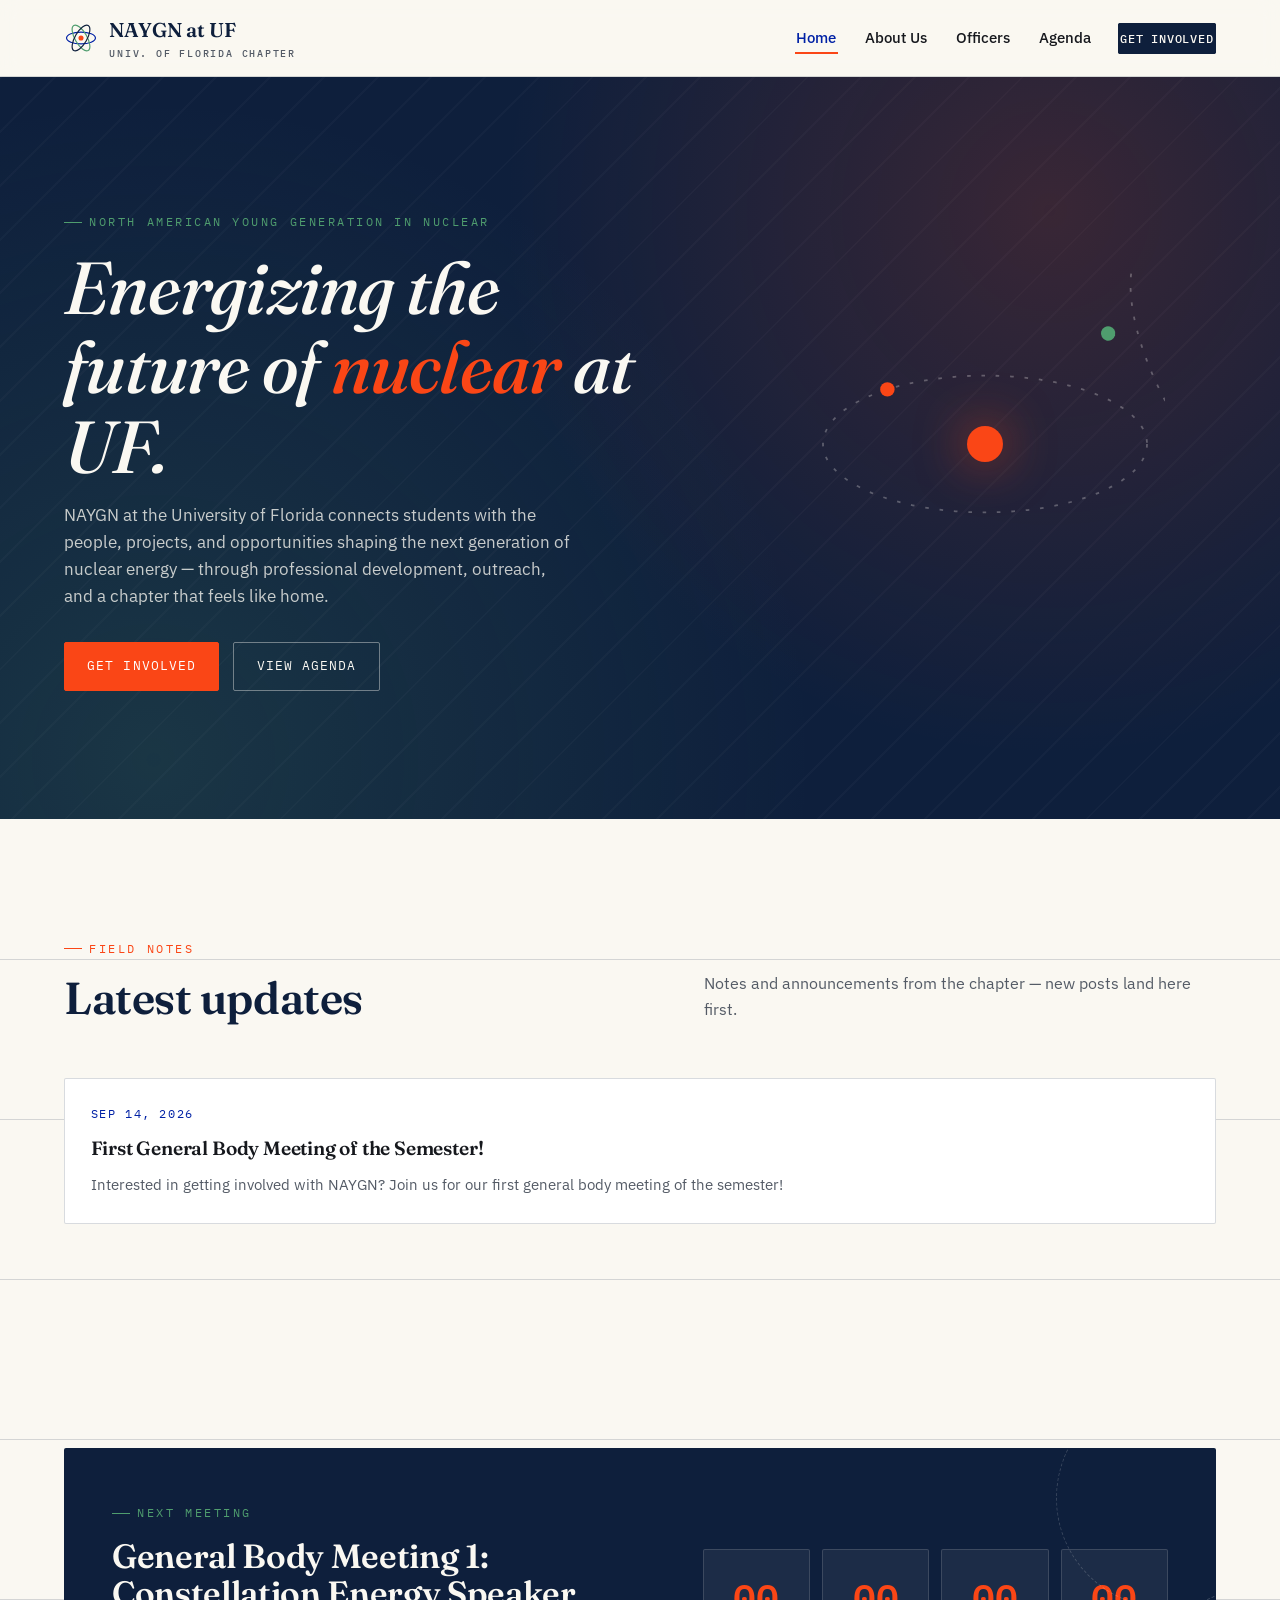
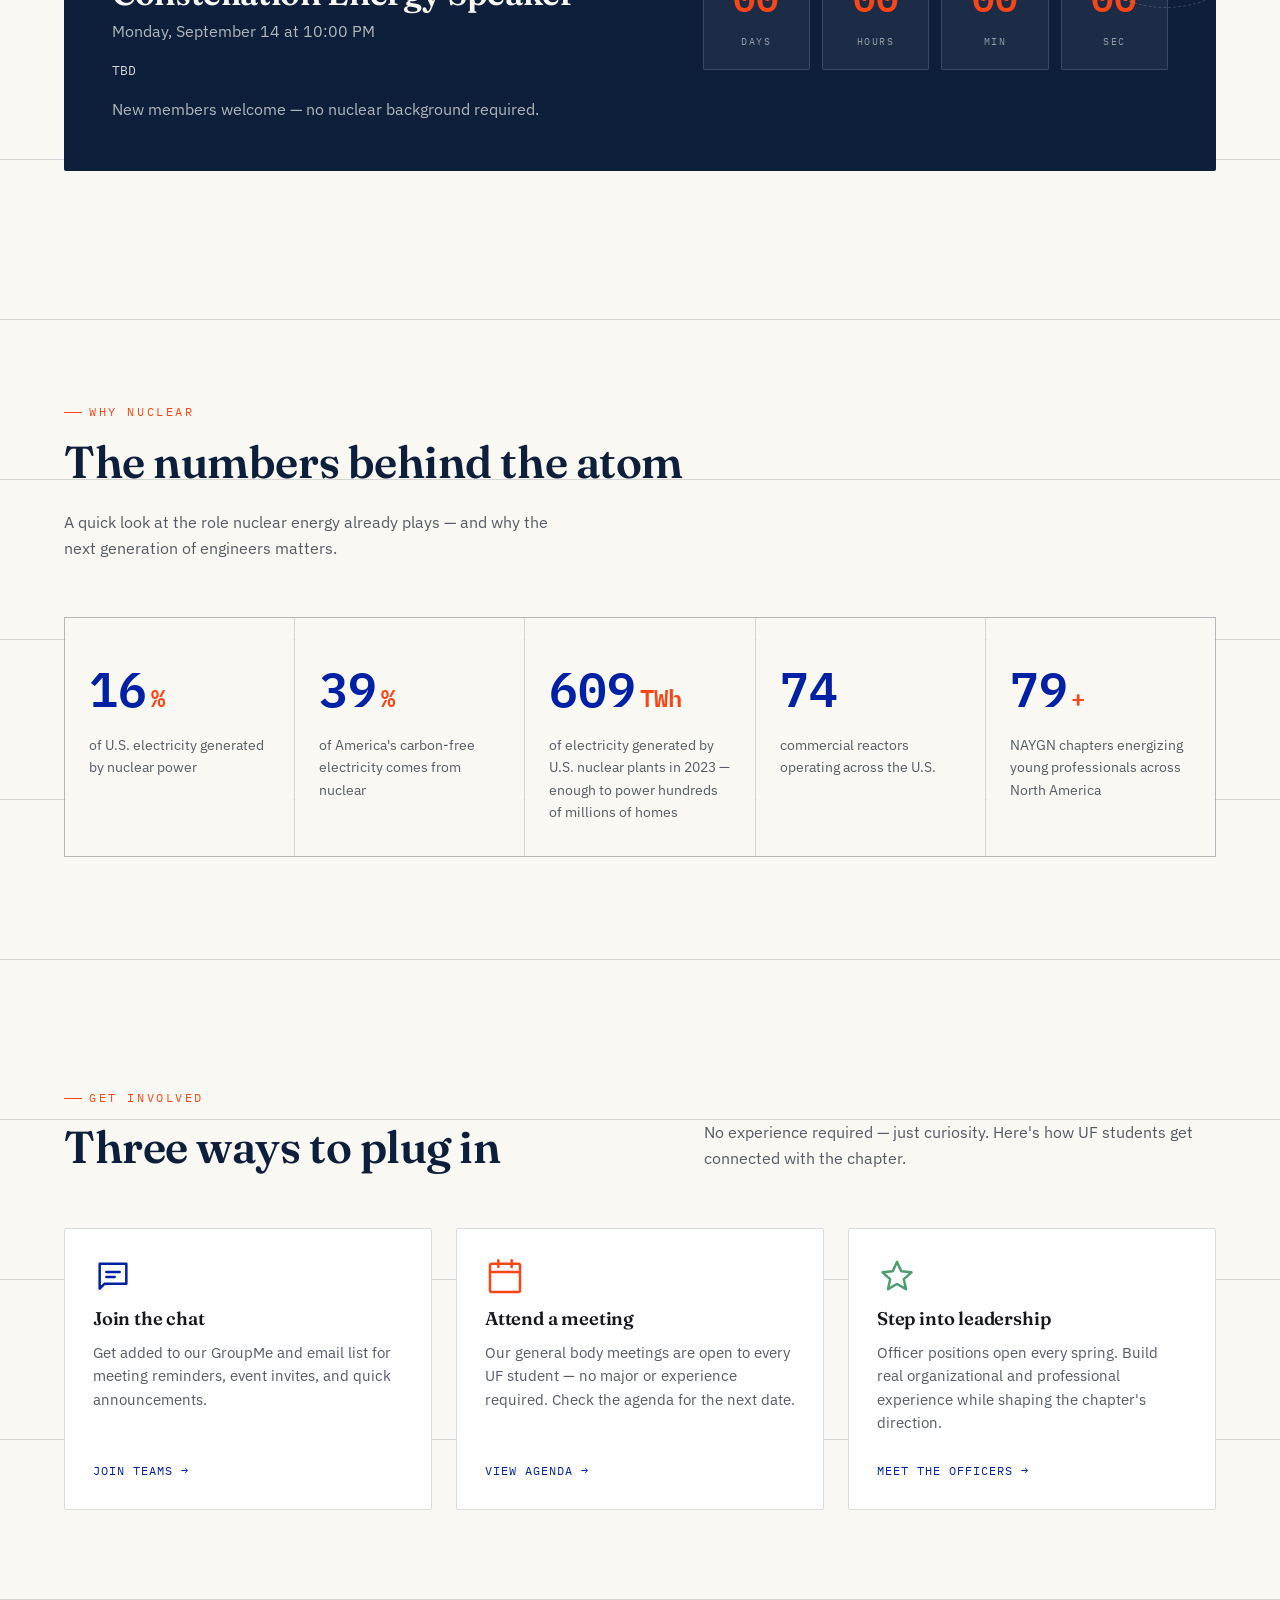
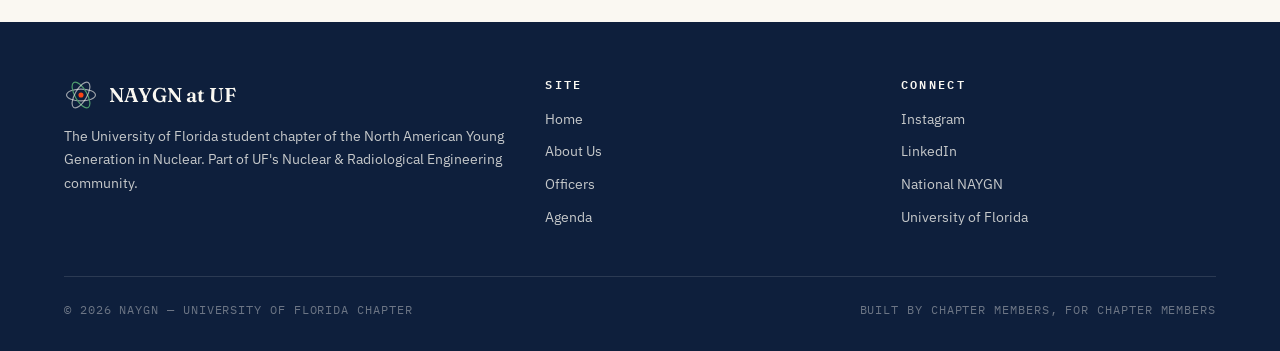
==== index.html @ 3867b911 "Replace GroupMe link with Microsoft Teams link on home page Co-Authored-By: Claude Sonnet 4.6 <norep" ====
<!DOCTYPE html>
<html lang="en">
<head>
  <meta charset="UTF-8" />
  <meta name="viewport" content="width=device-width, initial-scale=1.0" />
  <title>NAYGN at UF — Energizing the Future of Nuclear</title>
  <meta name="description" content="The University of Florida student chapter of the North American Young Generation in Nuclear (NAYGN) — meeting notes, agenda, and ways to get involved." />
  <link rel="stylesheet" href="css/styles.css" />
</head>
<body>

  <header class="site-header">
    <div class="container nav">
      <a href="index.html" class="brand">
        <svg class="brand-mark" viewBox="0 0 40 40" fill="none" xmlns="http://www.w3.org/2000/svg" aria-hidden="true">
          <circle cx="20" cy="20" r="3" fill="#FA4616"/>
          <ellipse cx="20" cy="20" rx="17" ry="7" stroke="#0021A5" stroke-width="1.4"/>
          <ellipse cx="20" cy="20" rx="17" ry="7" stroke="#4F9D6E" stroke-width="1.4" transform="rotate(60 20 20)"/>
          <ellipse cx="20" cy="20" rx="17" ry="7" stroke="#0E1F3C" stroke-width="1.4" transform="rotate(120 20 20)"/>
        </svg>
        <span>
          NAYGN at UF
          <span class="brand-sub">Univ. of Florida Chapter</span>
        </span>
      </a>

      <button class="nav-toggle" aria-label="Toggle navigation" aria-expanded="false">
        <span></span><span></span><span></span>
      </button>

      <ul class="nav-links">
        <li><a href="index.html" aria-current="page">Home</a></li>
        <li><a href="about.html">About Us</a></li>
        <li><a href="officers.html">Officers</a></li>
        <li><a href="agenda.html">Agenda</a></li>
        <li><a class="nav-cta" href="agenda.html#join">Get Involved</a></li>
      </ul>
    </div>
  </header>

  <main>
    <!-- ============ HERO ============ -->
    <section class="hero">
      <div class="container">
        <div>
          <span class="kicker">North American Young Generation in Nuclear</span>
          <h1>Energizing the future of <em>nuclear</em> at UF.</h1>
          <p class="lede">
            NAYGN at the University of Florida connects students with the people, projects,
            and opportunities shaping the next generation of nuclear energy — through
            professional development, outreach, and a chapter that feels like home.
          </p>
          <div class="hero-actions">
            <a class="btn btn-primary" href="agenda.html#join">Get Involved</a>
            <a class="btn btn-ghost" href="agenda.html">View Agenda</a>
          </div>
        </div>

        <div class="atom" aria-hidden="true">
          <svg viewBox="0 0 200 200" xmlns="http://www.w3.org/2000/svg">
            <ellipse class="orbit o1" cx="100" cy="100" rx="90" ry="38"/>
            <ellipse class="orbit o2" cx="100" cy="100" rx="90" ry="38" transform="rotate(60 100 100)"/>
            <ellipse class="orbit o3" cx="100" cy="100" rx="90" ry="38" transform="rotate(120 100 100)"/>
            <circle class="nucleus" cx="100" cy="100" r="10"/>
            <circle class="electron e1" r="4">
              <animateMotion dur="14s" repeatCount="indefinite"
                path="M 10,100 A 90 38 0 1 1 190,100 A 90 38 0 1 1 10,100"/>
            </circle>
            <circle class="electron e2" r="4" transform="rotate(60 100 100)">
              <animateMotion dur="20s" repeatCount="indefinite"
                path="M 10,100 A 90 38 0 1 1 190,100 A 90 38 0 1 1 10,100"/>
            </circle>
            <circle class="electron e3" r="4" transform="rotate(120 100 100)">
              <animateMotion dur="26s" repeatCount="indefinite"
                path="M 10,100 A 90 38 0 1 1 190,100 A 90 38 0 1 1 10,100"/>
            </circle>
          </svg>
        </div>
      </div>
    </section>

    <!-- ============ ANNOUNCEMENTS ============ -->
    <section id="updates">
      <div class="container">
        <div class="section-head reveal">
          <div>
            <span class="kicker">Field Notes</span>
            <h2>Latest updates</h2>
          </div>
          <p class="lede">Notes and announcements from the chapter — new posts land here first.</p>
        </div>

        <div id="announcement-list" class="card-grid" aria-live="polite">
          <p class="empty-msg">Loading announcements…</p>
        </div>
      </div>
    </section>

    <!-- ============ NEXT MEETING / COUNTDOWN ============ -->
    <section id="next-meeting">
      <div class="container">
        <div class="countdown-block reveal">
          <div class="countdown-meta">
            <span class="kicker">Next meeting</span>
            <h3 data-field="title">Loading…</h3>
            <p data-field="when"></p>
            <div class="meta-row">
              <span data-field="location"></span>
            </div>
            <p style="margin-top:1rem;" data-field="note"></p>
          </div>
          <div class="countdown-timer" aria-label="Countdown to next meeting">
            <div class="unit"><span class="num" data-unit="days">00</span><span class="lbl">Days</span></div>
            <div class="unit"><span class="num" data-unit="hours">00</span><span class="lbl">Hours</span></div>
            <div class="unit"><span class="num" data-unit="minutes">00</span><span class="lbl">Min</span></div>
            <div class="unit"><span class="num" data-unit="seconds">00</span><span class="lbl">Sec</span></div>
          </div>
        </div>
      </div>
    </section>

    <!-- ============ WHY NUCLEAR ============ -->
    <section id="why-nuclear">
      <div class="container">
        <div class="section-head reveal">
          <div>
            <span class="kicker">Why Nuclear</span>
            <h2>The numbers behind the atom</h2>
          </div>
          <p class="lede">A quick look at the role nuclear energy already plays — and why the next generation of engineers matters.</p>
        </div>

        <div class="stat-grid reveal">
          <div class="stat">
            <div class="num"><span data-count="20" data-decimals="0">0</span><span class="unit">%</span></div>
            <div class="lbl">of U.S. electricity generated by nuclear power</div>
          </div>
          <div class="stat">
            <div class="num"><span data-count="50" data-decimals="0">0</span><span class="unit">%</span></div>
            <div class="lbl">of America's carbon-free electricity comes from nuclear</div>
          </div>
          <div class="stat">
            <div class="num"><span data-count="775" data-decimals="0">0</span><span class="unit">TWh</span></div>
            <div class="lbl">of electricity generated by U.S. nuclear plants in 2023 — enough to power hundreds of millions of homes</div>
          </div>
          <div class="stat">
            <div class="num"><span data-count="94" data-decimals="0">0</span></div>
            <div class="lbl">commercial reactors operating across the U.S.</div>
          </div>
          <div class="stat">
            <div class="num"><span data-count="100" data-decimals="0">0</span><span class="unit">+</span></div>
            <div class="lbl">NAYGN chapters energizing young professionals across North America</div>
          </div>
        </div>
      </div>
    </section>

    <!-- ============ GET INVOLVED ============ -->
    <section id="get-involved">
      <div class="container">
        <div class="section-head reveal">
          <div>
            <span class="kicker">Get Involved</span>
            <h2>Three ways to plug in</h2>
          </div>
          <p class="lede">No experience required — just curiosity. Here's how UF students get connected with the chapter.</p>
        </div>

        <div class="involve-grid reveal">
          <div class="involve-card is-blue">
            <svg class="icon" viewBox="0 0 24 24" fill="none" xmlns="http://www.w3.org/2000/svg" stroke="currentColor" style="color:var(--uf-blue)">
              <path d="M4 4h16v12H7l-3 3V4z" stroke-width="1.5" stroke-linejoin="round"/>
              <path d="M8 9h8M8 12h5" stroke-width="1.5" stroke-linecap="round"/>
            </svg>
            <h3>Join the chat</h3>
            <p>Get added to our GroupMe and email list for meeting reminders, event invites, and quick announcements.</p>
            <a class="link-arrow" href="https://teams.microsoft.com/l/message/19:f1c9b351bdbb4a77ba97ea8b08767f5d@thread.v2/1783048678504?context=%7B%22contextType%22%3A%22chat%22%7D" target="_blank" rel="noopener">Join Teams →</a>
          </div>

          <div class="involve-card is-orange">
            <svg class="icon" viewBox="0 0 24 24" fill="none" xmlns="http://www.w3.org/2000/svg" stroke="currentColor" style="color:var(--uf-orange)">
              <rect x="3" y="4" width="18" height="17" rx="1" stroke-width="1.5"/>
              <path d="M3 9h18M8 2v4M16 2v4" stroke-width="1.5" stroke-linecap="round"/>
            </svg>
            <h3>Attend a meeting</h3>
            <p>Our general body meetings are open to every UF student — no major or experience required. Check the agenda for the next date.</p>
            <a class="link-arrow" href="agenda.html">View agenda →</a>
          </div>

          <div class="involve-card is-green">
            <svg class="icon" viewBox="0 0 24 24" fill="none" xmlns="http://www.w3.org/2000/svg" stroke="currentColor" style="color:var(--naygn-green)">
              <path d="M12 3l2.6 5.6 6.1.6-4.6 4.1 1.3 6-5.4-3.1-5.4 3.1 1.3-6L3.3 9.2l6.1-.6L12 3z" stroke-width="1.5" stroke-linejoin="round"/>
            </svg>
            <h3>Step into leadership</h3>
            <p>Officer positions open every spring. Build real organizational and professional experience while shaping the chapter's direction.</p>
            <a class="link-arrow" href="officers.html">Meet the officers →</a>
          </div>
        </div>
      </div>
    </section>
  </main>

  <footer class="site-footer">
    <div class="container">
      <div class="footer-grid">
        <div>
          <div class="brand">
            <svg class="brand-mark" viewBox="0 0 40 40" fill="none" xmlns="http://www.w3.org/2000/svg" aria-hidden="true">
              <circle cx="20" cy="20" r="3" fill="#FA4616"/>
              <ellipse cx="20" cy="20" rx="17" ry="7" stroke="#FAF8F2" stroke-width="1.4" stroke-opacity="0.6"/>
              <ellipse cx="20" cy="20" rx="17" ry="7" stroke="#4F9D6E" stroke-width="1.4" transform="rotate(60 20 20)"/>
              <ellipse cx="20" cy="20" rx="17" ry="7" stroke="#FAF8F2" stroke-width="1.4" stroke-opacity="0.6" transform="rotate(120 20 20)"/>
            </svg>
            <span>NAYGN at UF</span>
          </div>
          <p>The University of Florida student chapter of the North American Young Generation in Nuclear. Part of UF's Nuclear &amp; Radiological Engineering community.</p>
        </div>
        <div>
          <h4>Site</h4>
          <ul class="footer-links">
            <li><a href="index.html">Home</a></li>
            <li><a href="about.html">About Us</a></li>
            <li><a href="officers.html">Officers</a></li>
            <li><a href="agenda.html">Agenda</a></li>
          </ul>
        </div>
        <div>
          <h4>Connect</h4>
          <ul class="footer-links">
            <li><a href="https://www.instagram.com/naygnuf/" target="_blank" rel="noopener">Instagram</a></li>
            <li><a href="https://www.linkedin.com/in/naygn-uf-82b17b412/?lipi=urn%3Ali%3Apage%3Ad_flagship3_profile_view_base_contact_details%3BZLop2zcNREO5HFDiHzKnVA%3D%3D" target="_blank" rel="noopener">LinkedIn</a></li>
            <li><a href="https://naygn.org/" target="_blank" rel="noopener">National NAYGN</a></li>
            <li><a href="https://www.ufl.edu/" target="_blank" rel="noopener">University of Florida</a></li>
          </ul>
        </div>
      </div>
      <div class="footer-bottom">
        <span>&copy; 2026 NAYGN — University of Florida Chapter</span>
        <span>Built by chapter members, for chapter members</span>
      </div>
    </div>
  </footer>

  <script src="js/main.js"></script>
  <script src="js/home.js"></script>
</body>
</html>
---- css/styles.css ----
/* =================================================================
   NAYGN @ UF — "Field Notes" design system
   A technical-journal aesthetic: editorial serif headlines over a
   blueprint/schematic grid, with UF blue/orange + NAYGN navy/green
   used as precise instrument-panel accents on warm paper.
   ================================================================= */

@import url('https://fonts.googleapis.com/css2?family=Fraunces:ital,opsz,wght@0,9..144,300..900;1,9..144,300..900&family=IBM+Plex+Sans:ital,wght@0,400;0,500;0,600;0,700;1,400&family=IBM+Plex+Mono:wght@400;500;600&display=swap');

:root {
  /* --- palette: UF x NAYGN --- */
  --uf-blue:     #0021A5;
  --uf-orange:   #FA4616;
  --naygn-navy:  #0E1F3C;
  --naygn-green: #4F9D6E;

  --paper:       #FAF8F2;
  --paper-dim:   #F0ECE2;
  --ink:         #16181D;
  --ink-soft:    #545B66;
  --line:        rgba(14, 31, 60, 0.16);
  --line-strong: rgba(14, 31, 60, 0.32);

  /* --- type --- */
  --font-display: 'Fraunces', 'Iowan Old Style', serif;
  --font-body:    'IBM Plex Sans', 'Segoe UI', sans-serif;
  --font-mono:    'IBM Plex Mono', 'Consolas', monospace;

  /* --- rhythm --- */
  --gutter: clamp(1.25rem, 4vw, 3rem);
  --max-w: 78rem;
  --radius: 2px;

  --ease: cubic-bezier(.16,1,.3,1);
}

/* ------------------------------------------------------------- */
/* Reset                                                          */
/* ------------------------------------------------------------- */
*, *::before, *::after { box-sizing: border-box; }
html { scroll-behavior: smooth; }
@media (prefers-reduced-motion: reduce) {
  html { scroll-behavior: auto; }
  *, *::before, *::after {
    animation-duration: 0.01ms !important;
    animation-iteration-count: 1 !important;
    transition-duration: 0.01ms !important;
    scroll-behavior: auto !important;
  }
}

body {
  margin: 0;
  font-family: var(--font-body);
  color: var(--ink);
  background:
    repeating-linear-gradient(
      to bottom,
      transparent 0,
      transparent 159px,
      var(--line) 159px,
      var(--line) 160px
    ),
    var(--paper);
  -webkit-font-smoothing: antialiased;
  line-height: 1.6;
}

img { max-width: 100%; display: block; }

a { color: inherit; text-decoration: none; }

h1, h2, h3, h4 {
  font-family: var(--font-display);
  font-weight: 600;
  line-height: 1.08;
  letter-spacing: -0.01em;
  margin: 0;
  color: var(--naygn-navy);
}

h1 { font-weight: 500; font-style: italic; }

p { margin: 0 0 1em; }
p:last-child { margin-bottom: 0; }

.container {
  max-width: var(--max-w);
  margin-inline: auto;
  padding-inline: var(--gutter);
}

section { padding-block: clamp(3.5rem, 9vw, 7rem); }

/* ------------------------------------------------------------- */
/* Schematic decoration helpers                                   */
/* ------------------------------------------------------------- */
.kicker {
  font-family: var(--font-mono);
  font-size: 0.72rem;
  letter-spacing: 0.22em;
  text-transform: uppercase;
  color: var(--uf-orange);
  display: inline-flex;
  align-items: center;
  gap: 0.6em;
  margin-bottom: 1rem;
}
.kicker::before {
  content: "";
  width: 1.6em;
  height: 1px;
  background: currentColor;
}

.corner-frame {
  position: relative;
  padding: var(--gutter);
}
.corner-frame::before,
.corner-frame::after,
.corner-frame > .cf-tr,
.corner-frame > .cf-bl {
  display: none;
}
.corner-frame {
  border: 1px solid var(--line);
}
.corner-frame::before,
.corner-frame::after {
  display: block;
  content: "";
  position: absolute;
  width: 14px;
  height: 14px;
  border: 2px solid var(--uf-orange);
}
.corner-frame::before { top: -2px; left: -2px; border-width: 2px 0 0 2px; }
.corner-frame::after  { bottom: -2px; right: -2px; border-width: 0 2px 2px 0; }

.fig-label {
  font-family: var(--font-mono);
  font-size: 0.68rem;
  letter-spacing: 0.18em;
  text-transform: uppercase;
  color: var(--ink-soft);
}

hr.divider {
  border: 0;
  border-top: 1px solid var(--line);
  margin: 0;
}
hr.accent {
  border: 0;
  height: 2px;
  width: 64px;
  background: var(--uf-orange);
  margin: 1.25rem 0;
}

/* ------------------------------------------------------------- */
/* Top navigation                                                  */
/* ------------------------------------------------------------- */
.site-header {
  position: sticky;
  top: 0;
  z-index: 100;
  background: rgba(250, 248, 242, 0.86);
  backdrop-filter: blur(10px);
  border-bottom: 1px solid var(--line);
}
.nav {
  display: flex;
  align-items: center;
  justify-content: space-between;
  height: 76px;
}
.brand {
  display: flex;
  align-items: center;
  gap: 0.7rem;
  font-family: var(--font-display);
  font-weight: 600;
  font-size: 1.25rem;
  color: var(--naygn-navy);
  white-space: nowrap;
}
.brand .brand-mark {
  width: 34px;
  height: 34px;
  flex-shrink: 0;
}
.brand .brand-sub {
  display: block;
  font-family: var(--font-mono);
  font-size: 0.62rem;
  letter-spacing: 0.18em;
  color: var(--ink-soft);
  font-weight: 500;
  text-transform: uppercase;
}

.nav-links {
  display: flex;
  align-items: center;
  gap: clamp(1.25rem, 2vw, 2.5rem);
  list-style: none;
  margin: 0;
  padding: 0;
  font-size: 0.92rem;
  font-weight: 500;
}
.nav-links a {
  position: relative;
  padding: 0.4rem 0.1rem;
  color: var(--ink);
  transition: color 0.2s var(--ease);
}
.nav-links a::after {
  content: "";
  position: absolute;
  left: 0; right: 100%;
  bottom: 0;
  height: 2px;
  background: var(--uf-orange);
  transition: right 0.25s var(--ease);
}
.nav-links a:hover { color: var(--uf-blue); }
.nav-links a:hover::after,
.nav-links a[aria-current="page"]::after { right: 0; }
.nav-links a[aria-current="page"] { color: var(--uf-blue); }

.nav-cta {
  font-family: var(--font-mono);
  font-size: 0.78rem;
  letter-spacing: 0.06em;
  text-transform: uppercase;
  padding: 0.6rem 1.1rem;
  border: 1px solid var(--naygn-navy);
  border-radius: var(--radius);
  background: var(--naygn-navy);
  color: var(--paper) !important;
  transition: background 0.2s var(--ease), color 0.2s var(--ease), transform 0.2s var(--ease);
}
.nav-cta:hover {
  background: var(--uf-orange);
  border-color: var(--uf-orange);
  color: #fff !important;
  transform: translateY(-1px);
}
.nav-cta::after { display: none; }

.nav-toggle {
  display: none;
  flex-direction: column;
  gap: 5px;
  background: none;
  border: 0;
  cursor: pointer;
  padding: 0.5rem;
}
.nav-toggle span {
  width: 22px;
  height: 2px;
  background: var(--naygn-navy);
  transition: transform 0.25s var(--ease), opacity 0.25s var(--ease);
}

@media (max-width: 860px) {
  .nav-toggle { display: flex; }
  .nav-links {
    position: absolute;
    top: 76px;
    left: 0; right: 0;
    background: var(--paper);
    border-bottom: 1px solid var(--line);
    flex-direction: column;
    align-items: stretch;
    gap: 0;
    padding: 0.5rem var(--gutter) 1.25rem;
    transform: translateY(-8px);
    opacity: 0;
    visibility: hidden;
    transition: opacity 0.2s var(--ease), transform 0.2s var(--ease), visibility 0.2s;
  }
  .nav-links.is-open {
    opacity: 1;
    transform: translateY(0);
    visibility: visible;
  }
  .nav-links li { width: 100%; }
  .nav-links a {
    display: block;
    padding: 0.85rem 0;
    border-bottom: 1px solid var(--line);
  }
  .nav-links a::after { display: none; }
  .nav-cta { display: inline-block; margin-top: 0.85rem; text-align: center; }
  body.nav-open .nav-toggle span:nth-child(1) { transform: translateY(7px) rotate(45deg); }
  body.nav-open .nav-toggle span:nth-child(2) { opacity: 0; }
  body.nav-open .nav-toggle span:nth-child(3) { transform: translateY(-7px) rotate(-45deg); }
}

/* ------------------------------------------------------------- */
/* Hero                                                            */
/* ------------------------------------------------------------- */
.hero {
  position: relative;
  overflow: hidden;
  background: var(--naygn-navy);
  color: var(--paper);
  padding-block: clamp(4rem, 12vw, 8rem);
}
.hero::before {
  content: "";
  position: absolute;
  inset: 0;
  background-image:
    radial-gradient(circle at 82% 18%, rgba(250,70,22,0.18), transparent 45%),
    radial-gradient(circle at 12% 92%, rgba(79,157,110,0.18), transparent 50%),
    repeating-linear-gradient(135deg, rgba(255,255,255,0.025) 0 2px, transparent 2px 38px);
  pointer-events: none;
}
.hero .container {
  position: relative;
  display: grid;
  grid-template-columns: 1.15fr 0.85fr;
  gap: clamp(2rem, 5vw, 4rem);
  align-items: center;
}
.hero h1 {
  color: var(--paper);
  font-size: clamp(2.5rem, 6vw, 4.6rem);
  margin-bottom: 1rem;
}
.hero h1 em {
  font-style: italic;
  color: var(--uf-orange);
}
.hero .lede {
  font-size: 1.05rem;
  color: rgba(250,248,242,0.78);
  max-width: 32rem;
}
.hero .kicker { color: var(--naygn-green); }
.hero .kicker::before { background: var(--naygn-green); }

.hero-actions {
  display: flex;
  flex-wrap: wrap;
  gap: 0.9rem;
  margin-top: 2rem;
}

/* Buttons */
.btn {
  font-family: var(--font-mono);
  font-size: 0.8rem;
  letter-spacing: 0.08em;
  text-transform: uppercase;
  display: inline-flex;
  align-items: center;
  gap: 0.6em;
  padding: 0.85rem 1.4rem;
  border-radius: var(--radius);
  border: 1px solid currentColor;
  transition: transform 0.2s var(--ease), background 0.2s var(--ease), color 0.2s var(--ease), box-shadow 0.2s var(--ease);
  cursor: pointer;
}
.btn:hover { transform: translateY(-2px); }
.btn-primary {
  background: var(--uf-orange);
  border-color: var(--uf-orange);
  color: #fff;
}
.btn-primary:hover { box-shadow: 0 10px 24px -10px rgba(250,70,22,0.6); }
.btn-ghost {
  background: transparent;
  color: var(--paper);
  border-color: rgba(250,248,242,0.4);
}
.btn-ghost:hover { border-color: var(--paper); background: rgba(250,248,242,0.06); }
.btn-outline {
  background: transparent;
  color: var(--naygn-navy);
  border-color: var(--line-strong);
}
.btn-outline:hover { border-color: var(--naygn-navy); background: rgba(14,31,60,0.04); }
.btn-green {
  background: var(--naygn-green);
  border-color: var(--naygn-green);
  color: #fff;
}
.btn-green:hover { box-shadow: 0 10px 24px -10px rgba(79,157,110,0.6); }

/* ------------------------------------------------------------- */
/* Atom motif (hero visual)                                        */
/* ------------------------------------------------------------- */
.atom {
  width: 100%;
  max-width: 360px;
  margin-inline: auto;
  aspect-ratio: 1;
}
.atom svg { width: 100%; height: 100%; }
.atom .orbit {
  fill: none;
  stroke: rgba(250,248,242,0.28);
  stroke-width: 1;
  stroke-dasharray: 2 6;
  transform-origin: 100px 100px;
}
.atom .orbit.o1 { animation: spin 14s linear infinite; }
.atom .orbit.o2 { animation: spin 20s linear infinite reverse; }
.atom .orbit.o3 { animation: spin 26s linear infinite; }
.atom .electron { fill: var(--uf-orange); }
.atom .electron.e2 { fill: var(--naygn-green); }
.atom .electron.e3 { fill: #fff; }
.atom .nucleus { fill: var(--uf-orange); filter: drop-shadow(0 0 14px rgba(250,70,22,0.65)); }

@keyframes spin {
  to { transform: rotate(360deg); }
}
@keyframes pulse {
  0%, 100% { opacity: 1; }
  50% { opacity: 0.55; }
}

/* ------------------------------------------------------------- */
/* Section heads                                                  */
/* ------------------------------------------------------------- */
.section-head {
  display: flex;
  flex-wrap: wrap;
  align-items: flex-end;
  justify-content: space-between;
  gap: 1.5rem;
  margin-bottom: clamp(2rem, 5vw, 3.5rem);
}
.section-head h2 { font-size: clamp(1.8rem, 4vw, 2.8rem); }
.section-head .lede { color: var(--ink-soft); max-width: 32rem; }

/* ------------------------------------------------------------- */
/* Cards: announcements                                            */
/* ------------------------------------------------------------- */
.card-grid {
  display: grid;
  grid-template-columns: repeat(auto-fit, minmax(260px, 1fr));
  gap: 1.5rem;
}
.note-card {
  background: #fff;
  border: 1px solid var(--line);
  border-radius: var(--radius);
  padding: 1.6rem;
  display: flex;
  flex-direction: column;
  gap: 0.9rem;
  transition: transform 0.25s var(--ease), box-shadow 0.25s var(--ease), border-color 0.25s var(--ease);
}
.note-card:hover {
  transform: translateY(-4px);
  border-color: var(--uf-orange);
  box-shadow: 0 18px 40px -24px rgba(14,31,60,0.35);
}
.note-card .date {
  font-family: var(--font-mono);
  font-size: 0.72rem;
  letter-spacing: 0.14em;
  text-transform: uppercase;
  color: var(--uf-blue);
}
.note-card h3 { font-size: 1.2rem; font-weight: 600; font-style: normal; color: var(--ink); }
.note-card p { color: var(--ink-soft); font-size: 0.94rem; }

/* ------------------------------------------------------------- */
/* Next meeting / countdown                                        */
/* ------------------------------------------------------------- */
.countdown-block {
  background: var(--naygn-navy);
  color: var(--paper);
  border-radius: var(--radius);
  padding: clamp(1.75rem, 4vw, 3rem);
  display: grid;
  grid-template-columns: 1.2fr 1fr;
  gap: 2rem;
  align-items: center;
  position: relative;
  overflow: hidden;
}
.countdown-block::before {
  content: "";
  position: absolute;
  right: -60px; top: -60px;
  width: 220px; height: 220px;
  border: 1px dashed rgba(250,248,242,0.18);
  border-radius: 50%;
}
.countdown-meta .kicker { color: var(--naygn-green); }
.countdown-meta .kicker::before { background: var(--naygn-green); }
.countdown-meta h3 { color: var(--paper); font-size: clamp(1.5rem, 3vw, 2.1rem); margin-bottom: 0.5rem; }
.countdown-meta p { color: rgba(250,248,242,0.7); margin: 0; }
.countdown-meta .meta-row {
  display: flex;
  gap: 1.5rem;
  margin-top: 1rem;
  font-family: var(--font-mono);
  font-size: 0.82rem;
  color: rgba(250,248,242,0.85);
}

.countdown-timer {
  display: grid;
  grid-template-columns: repeat(4, 1fr);
  gap: 0.75rem;
  text-align: center;
}
.countdown-timer .unit {
  background: rgba(250,248,242,0.06);
  border: 1px solid rgba(250,248,242,0.14);
  border-radius: var(--radius);
  padding: 1rem 0.5rem;
}
.countdown-timer .unit .num {
  font-family: var(--font-mono);
  font-size: clamp(1.6rem, 4vw, 2.4rem);
  font-weight: 600;
  color: var(--uf-orange);
  display: block;
  font-variant-numeric: tabular-nums;
}
.countdown-timer .unit .lbl {
  font-family: var(--font-mono);
  font-size: 0.62rem;
  letter-spacing: 0.16em;
  text-transform: uppercase;
  color: rgba(250,248,242,0.55);
}

@media (max-width: 760px) {
  .countdown-block { grid-template-columns: 1fr; }
}

/* ------------------------------------------------------------- */
/* Stats                                                           */
/* ------------------------------------------------------------- */
.stat-grid {
  display: grid;
  grid-template-columns: repeat(auto-fit, minmax(180px, 1fr));
  gap: 1px;
  background: var(--line);
  border: 1px solid var(--line);
}
.stat {
  background: var(--paper);
  padding: 2rem 1.5rem;
  text-align: left;
}
.stat .num {
  font-family: var(--font-mono);
  font-size: clamp(2rem, 5vw, 3rem);
  font-weight: 600;
  color: var(--uf-blue);
  font-variant-numeric: tabular-nums;
}
.stat .num .unit { font-size: 0.5em; color: var(--uf-orange); margin-left: 0.15em; }
.stat .lbl {
  margin-top: 0.4rem;
  font-size: 0.88rem;
  color: var(--ink-soft);
}

/* ------------------------------------------------------------- */
/* Get involved cards                                              */
/* ------------------------------------------------------------- */
.involve-grid {
  display: grid;
  grid-template-columns: repeat(auto-fit, minmax(240px, 1fr));
  gap: 1.5rem;
}
.involve-card {
  border: 1px solid var(--line);
  border-radius: var(--radius);
  padding: 1.75rem;
  background: #fff;
  display: flex;
  flex-direction: column;
  gap: 0.75rem;
  transition: transform 0.25s var(--ease), border-color 0.25s var(--ease), box-shadow .25s var(--ease);
}
.involve-card:hover {
  transform: translateY(-4px);
  box-shadow: 0 18px 40px -26px rgba(14,31,60,0.4);
}
.involve-card .icon {
  width: 40px; height: 40px;
  color: var(--naygn-green);
}
.involve-card.is-orange:hover { border-color: var(--uf-orange); }
.involve-card.is-blue:hover { border-color: var(--uf-blue); }
.involve-card.is-green:hover { border-color: var(--naygn-green); }
.involve-card h3 { font-size: 1.15rem; font-weight: 600; font-style: normal; color: var(--ink); }
.involve-card p { color: var(--ink-soft); font-size: 0.92rem; flex-grow: 1; }
.involve-card .link-arrow {
  font-family: var(--font-mono);
  font-size: 0.78rem;
  letter-spacing: 0.08em;
  text-transform: uppercase;
  color: var(--uf-blue);
  display: inline-flex; align-items: center; gap: 0.4em;
  transition: gap 0.2s var(--ease);
}
.involve-card:hover .link-arrow { gap: 0.7em; }

/* ------------------------------------------------------------- */
/* Footer                                                          */
/* ------------------------------------------------------------- */
.site-footer {
  background: var(--naygn-navy);
  color: rgba(250,248,242,0.78);
  padding-block: 3.5rem 2rem;
}
.footer-grid {
  display: grid;
  grid-template-columns: 1.4fr 1fr 1fr;
  gap: 2.5rem;
}
.footer-grid h4 {
  color: var(--paper);
  font-family: var(--font-mono);
  font-size: 0.72rem;
  letter-spacing: 0.2em;
  text-transform: uppercase;
  font-weight: 600;
  margin-bottom: 1rem;
}
.footer-grid .brand { color: var(--paper); margin-bottom: 0.75rem; }
.footer-grid p { font-size: 0.9rem; }
.footer-links { list-style: none; padding: 0; margin: 0; display: flex; flex-direction: column; gap: 0.6rem; font-size: 0.9rem; }
.footer-links a:hover { color: var(--uf-orange); }
.footer-bottom {
  margin-top: 3rem;
  padding-top: 1.5rem;
  border-top: 1px solid rgba(250,248,242,0.12);
  display: flex;
  justify-content: space-between;
  flex-wrap: wrap;
  gap: 1rem;
  font-family: var(--font-mono);
  font-size: 0.72rem;
  letter-spacing: 0.08em;
  text-transform: uppercase;
  color: rgba(250,248,242,0.4);
}
@media (max-width: 760px) {
  .footer-grid { grid-template-columns: 1fr; gap: 2rem; }
}

/* ------------------------------------------------------------- */
/* Scroll reveal                                                   */
/* ------------------------------------------------------------- */
.reveal {
  opacity: 0;
  transform: translateY(24px);
  transition: opacity 0.7s var(--ease), transform 0.7s var(--ease);
}
.reveal.is-visible {
  opacity: 1;
  transform: translateY(0);
}

/* ------------------------------------------------------------- */
/* Page header (non-home pages)                                    */
/* ------------------------------------------------------------- */
.page-header {
  background: var(--naygn-navy);
  color: var(--paper);
  padding-block: clamp(3rem, 8vw, 5.5rem);
  position: relative;
  overflow: hidden;
}
.page-header::before {
  content: "";
  position: absolute;
  inset: 0;
  background-image:
    radial-gradient(circle at 88% 30%, rgba(250,70,22,0.16), transparent 45%),
    repeating-linear-gradient(135deg, rgba(255,255,255,0.025) 0 2px, transparent 2px 38px);
}
.page-header .container { position: relative; }
.page-header h1 { color: var(--paper); font-size: clamp(2.2rem, 5vw, 3.6rem); }
.page-header .lede { color: rgba(250,248,242,0.75); max-width: 38rem; margin-top: 0.75rem; }
.page-header .kicker { color: var(--naygn-green); }
.page-header .kicker::before { background: var(--naygn-green); }

/* ================================================================
   ABOUT PAGE
   ================================================================ */
.pillar-grid {
  display: grid;
  grid-template-columns: repeat(auto-fit, minmax(220px, 1fr));
  gap: 1px;
  background: var(--line);
  border: 1px solid var(--line);
}
.pillar {
  background: var(--paper);
  padding: 2rem;
  cursor: default;
  transition: background 0.25s var(--ease);
}
.pillar:hover { background: #fff; }
.pillar .fig-label { color: var(--uf-orange); }
.pillar h3 { font-size: 1.15rem; font-weight: 600; font-style: normal; margin: 0.6rem 0 0.6rem; color: var(--ink); }
.pillar p { color: var(--ink-soft); font-size: 0.92rem; }

/* Timeline */
.timeline {
  position: relative;
  margin-top: 1rem;
  padding-left: 2rem;
  border-left: 1px dashed var(--line-strong);
}
.timeline-item { position: relative; padding-bottom: 2.25rem; }
.timeline-item:last-child { padding-bottom: 0; }
.timeline-item::before {
  content: "";
  position: absolute;
  left: -2.4rem;
  top: 0.25rem;
  width: 10px; height: 10px;
  border-radius: 50%;
  background: var(--uf-orange);
  box-shadow: 0 0 0 4px var(--paper), 0 0 0 5px var(--line);
}
.timeline-item .yr {
  font-family: var(--font-mono);
  font-size: 0.78rem;
  letter-spacing: 0.1em;
  color: var(--uf-blue);
}
.timeline-item h3 { font-size: 1.1rem; font-weight: 600; font-style: normal; margin: 0.25rem 0 0.4rem; color: var(--ink); }
.timeline-item p { color: var(--ink-soft); font-size: 0.92rem; }

/* Reactor diagram */
.reactor-wrap {
  display: grid;
  grid-template-columns: 1.1fr 0.9fr;
  gap: clamp(2rem, 5vw, 4rem);
  align-items: center;
}
@media (max-width: 860px) {
  .reactor-wrap { grid-template-columns: 1fr; }
}
.reactor-diagram {
  position: relative;
  background: #fff;
  border: 1px solid var(--line);
  border-radius: var(--radius);
  padding: 1.5rem;
}
.reactor-diagram svg { width: 100%; height: auto; display: block; }
.reactor-diagram .part {
  cursor: pointer;
  transition: fill 0.2s var(--ease), fill-opacity 0.2s var(--ease);
}
.reactor-diagram .part:hover,
.reactor-diagram .part.is-active {
  fill-opacity: 0.35;
}
.reactor-tooltip {
  margin-top: 1rem;
  padding: 1rem 1.1rem;
  border: 1px solid var(--line);
  border-left: 3px solid var(--uf-orange);
  background: var(--paper-dim);
  font-size: 0.9rem;
  border-radius: var(--radius);
  min-height: 4.5rem;
}
.reactor-tooltip .fig-label { color: var(--uf-orange); display: block; margin-bottom: 0.35rem; }
.reactor-tooltip strong { color: var(--naygn-navy); }
.reactor-key {
  list-style: none;
  padding: 0; margin: 1.25rem 0 0;
  display: flex; flex-wrap: wrap; gap: 0.75rem 1.25rem;
  font-family: var(--font-mono);
  font-size: 0.72rem;
  letter-spacing: 0.06em;
  text-transform: uppercase;
  color: var(--ink-soft);
}
.reactor-key li { display: flex; align-items: center; gap: 0.5em; cursor: pointer; }
.reactor-key li.is-active { color: var(--naygn-navy); }
.reactor-key .swatch { width: 10px; height: 10px; border-radius: 2px; display: inline-block; }

/* ================================================================
   OFFICERS PAGE
   ================================================================ */
.officer-grid {
  display: grid;
  grid-template-columns: repeat(auto-fill, minmax(250px, 1fr));
  gap: 1.5rem;
}
.officer-card {
  position: relative;
  border: 1px solid var(--line);
  border-radius: var(--radius);
  background: #fff;
  overflow: hidden;
  aspect-ratio: 3/4;
  perspective: 1200px;
}
.officer-card .card-inner {
  position: relative;
  width: 100%; height: 100%;
  transition: transform 0.6s var(--ease);
  transform-style: preserve-3d;
}
.officer-card:hover .card-inner,
.officer-card.is-flipped .card-inner { transform: rotateY(180deg); }
.officer-face {
  position: absolute; inset: 0;
  backface-visibility: hidden;
  display: flex;
  flex-direction: column;
}
.officer-face.front {
  justify-content: flex-end;
}
.officer-photo {
  flex-grow: 1;
  background:
    linear-gradient(160deg, rgba(14,31,60,0.85), rgba(0,33,165,0.55)),
    repeating-linear-gradient(45deg, rgba(255,255,255,0.05) 0 2px, transparent 2px 14px);
  display: flex;
  align-items: center;
  justify-content: center;
  color: rgba(250,248,242,0.85);
}
.officer-photo svg { width: 38%; opacity: 0.85; }
.officer-photo img { width: 100%; height: 100%; object-fit: cover; object-position: top; display: block; }
.officer-face.front .info {
  padding: 1rem 1.1rem 1.2rem;
  border-top: 1px solid var(--line);
  background: #fff;
}
.officer-face.front h3 { font-size: 1.05rem; font-weight: 600; font-style: normal; color: var(--ink); }
.officer-face.front .role {
  font-family: var(--font-mono);
  font-size: 0.7rem;
  letter-spacing: 0.12em;
  text-transform: uppercase;
  color: var(--uf-orange);
  margin-top: 0.25rem;
  display: block;
}
.officer-face.back {
  transform: rotateY(180deg);
  background: var(--naygn-navy);
  color: var(--paper);
  padding: 1.5rem;
  display: flex;
  flex-direction: column;
  justify-content: center;
  gap: 0.6rem;
}
.officer-face.back h3 { color: var(--paper); font-size: 1.05rem; font-weight: 600; font-style: normal; }
.officer-face.back .role { font-family: var(--font-mono); font-size: 0.7rem; letter-spacing: 0.12em; text-transform: uppercase; color: var(--naygn-green); }
.officer-face.back p { font-size: 0.85rem; color: rgba(250,248,242,0.78); }
.officer-face.back a { font-family: var(--font-mono); font-size: 0.75rem; color: var(--uf-orange); text-decoration: underline; }

.officer-tap-hint {
  font-family: var(--font-mono);
  font-size: 0.65rem;
  letter-spacing: 0.1em;
  text-transform: uppercase;
  color: var(--ink-soft);
  text-align: center;
  margin-top: 0.5rem;
  display: none;
}
@media (hover: none) {
  .officer-tap-hint { display: block; }
}

.advisor-banner {
  margin-top: 2.5rem;
  border: 1px solid var(--line);
  border-left: 3px solid var(--naygn-green);
  background: #fff;
  border-radius: var(--radius);
  padding: 1.5rem 1.75rem;
  display: flex;
  flex-wrap: wrap;
  gap: 1rem;
  align-items: center;
  justify-content: space-between;
}
.advisor-banner .fig-label { color: var(--naygn-green); }

.join-banner {
  margin-top: 2.5rem;
  background: var(--naygn-navy);
  color: var(--paper);
  border-radius: var(--radius);
  padding: 2rem;
  display: flex;
  flex-wrap: wrap;
  align-items: center;
  justify-content: space-between;
  gap: 1.25rem;
}
.join-banner h3 { color: var(--paper); font-size: 1.3rem; }
.join-banner p { color: rgba(250,248,242,0.7); margin-top: 0.4rem; }

/* ================================================================
   AGENDA PAGE
   ================================================================ */
.filter-bar {
  display: flex;
  flex-wrap: wrap;
  gap: 0.6rem;
  margin-bottom: 2.25rem;
}
.filter-btn {
  font-family: var(--font-mono);
  font-size: 0.74rem;
  letter-spacing: 0.1em;
  text-transform: uppercase;
  padding: 0.55rem 1.05rem;
  border: 1px solid var(--line-strong);
  border-radius: 999px;
  background: transparent;
  color: var(--ink-soft);
  cursor: pointer;
  transition: all 0.2s var(--ease);
}
.filter-btn:hover { border-color: var(--naygn-navy); color: var(--naygn-navy); }
.filter-btn.is-active {
  background: var(--naygn-navy);
  border-color: var(--naygn-navy);
  color: var(--paper);
}

.event-list { display: flex; flex-direction: column; gap: 1rem; }
.event-row {
  display: grid;
  grid-template-columns: 110px 1fr auto;
  gap: 1.5rem;
  align-items: center;
  border: 1px solid var(--line);
  border-radius: var(--radius);
  background: #fff;
  padding: 1.25rem 1.5rem;
  transition: border-color 0.2s var(--ease), transform 0.2s var(--ease);
}
.event-row:hover { border-color: var(--uf-blue); transform: translateX(4px); }
.event-date {
  font-family: var(--font-mono);
  text-align: center;
  border-right: 1px dashed var(--line-strong);
  padding-right: 1rem;
}
.event-date .day { font-size: 1.8rem; font-weight: 600; color: var(--uf-blue); display: block; line-height: 1; }
.event-date .mon { font-size: 0.7rem; letter-spacing: 0.18em; text-transform: uppercase; color: var(--ink-soft); }
.event-body h3 { font-size: 1.08rem; font-weight: 600; font-style: normal; color: var(--ink); }
.event-body .meta { font-family: var(--font-mono); font-size: 0.75rem; color: var(--ink-soft); letter-spacing: 0.04em; margin-top: 0.3rem; }
.event-body p { color: var(--ink-soft); font-size: 0.9rem; margin-top: 0.5rem; }
.event-tag {
  font-family: var(--font-mono);
  font-size: 0.62rem;
  letter-spacing: 0.14em;
  text-transform: uppercase;
  padding: 0.3rem 0.6rem;
  border-radius: 999px;
  display: inline-block;
}
.event-tag.tag-general { background: rgba(0,33,165,0.1); color: var(--uf-blue); }
.event-tag.tag-social { background: rgba(250,70,22,0.1); color: var(--uf-orange); }
.event-tag.tag-industry { background: rgba(14,31,60,0.1); color: var(--naygn-navy); }
.event-tag.tag-outreach { background: rgba(79,157,110,0.12); color: var(--naygn-green); }

.event-actions { display: flex; flex-direction: column; gap: 0.5rem; align-items: flex-end; }
.cal-link {
  font-family: var(--font-mono);
  font-size: 0.7rem;
  letter-spacing: 0.08em;
  text-transform: uppercase;
  color: var(--uf-blue);
  white-space: nowrap;
}
.cal-link:hover { color: var(--uf-orange); }

@media (max-width: 700px) {
  .event-row { grid-template-columns: 70px 1fr; }
  .event-date { padding-right: 0.75rem; }
  .event-actions { grid-column: 1 / -1; flex-direction: row; align-items: center; justify-content: space-between; padding-top: 0.75rem; border-top: 1px dashed var(--line); }
}

.calendar-embed {
  border: 1px solid var(--line);
  border-radius: var(--radius);
  overflow: hidden;
  background: #fff;
}
.calendar-embed iframe { width: 100%; height: 500px; border: 0; display: block; }

.map-embed {
  border: 1px solid var(--line);
  border-radius: var(--radius);
  overflow: hidden;
  background: #fff;
  position: relative;
}
.map-embed::before {
  content: "";
  position: absolute;
  inset: 0;
  border: 1px solid transparent;
  pointer-events: none;
}
.map-embed::after,
.map-embed::before {
  display: block;
  content: "";
  position: absolute;
  width: 14px;
  height: 14px;
  border: 2px solid var(--uf-orange);
  z-index: 2;
}
.map-embed::before { top: -2px; left: -2px; border-width: 2px 0 0 2px; }
.map-embed::after  { bottom: -2px; right: -2px; border-width: 0 2px 2px 0; }
.map-embed iframe { width: 100%; height: 480px; border: 0; display: block; }

.map-embed-wide {
  width: min(96vw, 1600px);
  margin-inline: auto;
  margin-top: clamp(1.5rem, 4vw, 2.5rem);
}
.map-embed-wide iframe { height: clamp(420px, 75vh, 760px); }

/* Accordion */
.accordion-item {
  border: 1px solid var(--line);
  border-radius: var(--radius);
  background: #fff;
  margin-bottom: 0.75rem;
  overflow: hidden;
}
.accordion-trigger {
  width: 100%;
  display: flex;
  align-items: center;
  justify-content: space-between;
  gap: 1rem;
  padding: 1.1rem 1.4rem;
  background: none;
  border: 0;
  text-align: left;
  cursor: pointer;
  font-family: var(--font-body);
}
.accordion-trigger .t-date {
  font-family: var(--font-mono);
  font-size: 0.75rem;
  color: var(--uf-blue);
  letter-spacing: 0.08em;
  display: block;
  margin-bottom: 0.2rem;
}
.accordion-trigger h3 { font-size: 1.02rem; font-weight: 600; font-style: normal; color: var(--ink); }
.accordion-icon {
  width: 22px; height: 22px;
  flex-shrink: 0;
  border: 1px solid var(--line-strong);
  border-radius: 50%;
  position: relative;
  transition: transform 0.3s var(--ease), border-color 0.3s var(--ease);
}
.accordion-icon::before, .accordion-icon::after {
  content: "";
  position: absolute;
  background: var(--naygn-navy);
  top: 50%; left: 50%;
  transform: translate(-50%,-50%);
}
.accordion-icon::before { width: 10px; height: 1px; }
.accordion-icon::after { width: 1px; height: 10px; transition: opacity 0.2s var(--ease); }
.accordion-item.is-open .accordion-icon { transform: rotate(180deg); border-color: var(--uf-orange); }
.accordion-item.is-open .accordion-icon::after { opacity: 0; }

.accordion-panel {
  max-height: 0;
  overflow: hidden;
  transition: max-height 0.35s var(--ease);
}
.accordion-panel-inner {
  padding: 0 1.4rem 1.4rem;
  color: var(--ink-soft);
  font-size: 0.92rem;
  border-top: 1px dashed var(--line);
  padding-top: 1rem;
}
.accordion-panel-inner ul { margin: 0.5rem 0 0; padding-left: 1.2rem; }
.accordion-panel-inner li { margin-bottom: 0.35rem; }

/* ------------------------------------------------------------- */
/* Generic helpers                                                 */
/* ------------------------------------------------------------- */
.cols-2 {
  display: grid;
  grid-template-columns: 1fr 1fr;
  gap: clamp(2rem, 5vw, 4rem);
  align-items: start;
}
@media (max-width: 860px) {
  .cols-2 { grid-template-columns: 1fr; }
}

.empty-msg {
  font-family: var(--font-mono);
  font-size: 0.85rem;
  color: var(--ink-soft);
  padding: 2rem 0;
  text-align: center;
  letter-spacing: 0.06em;
}
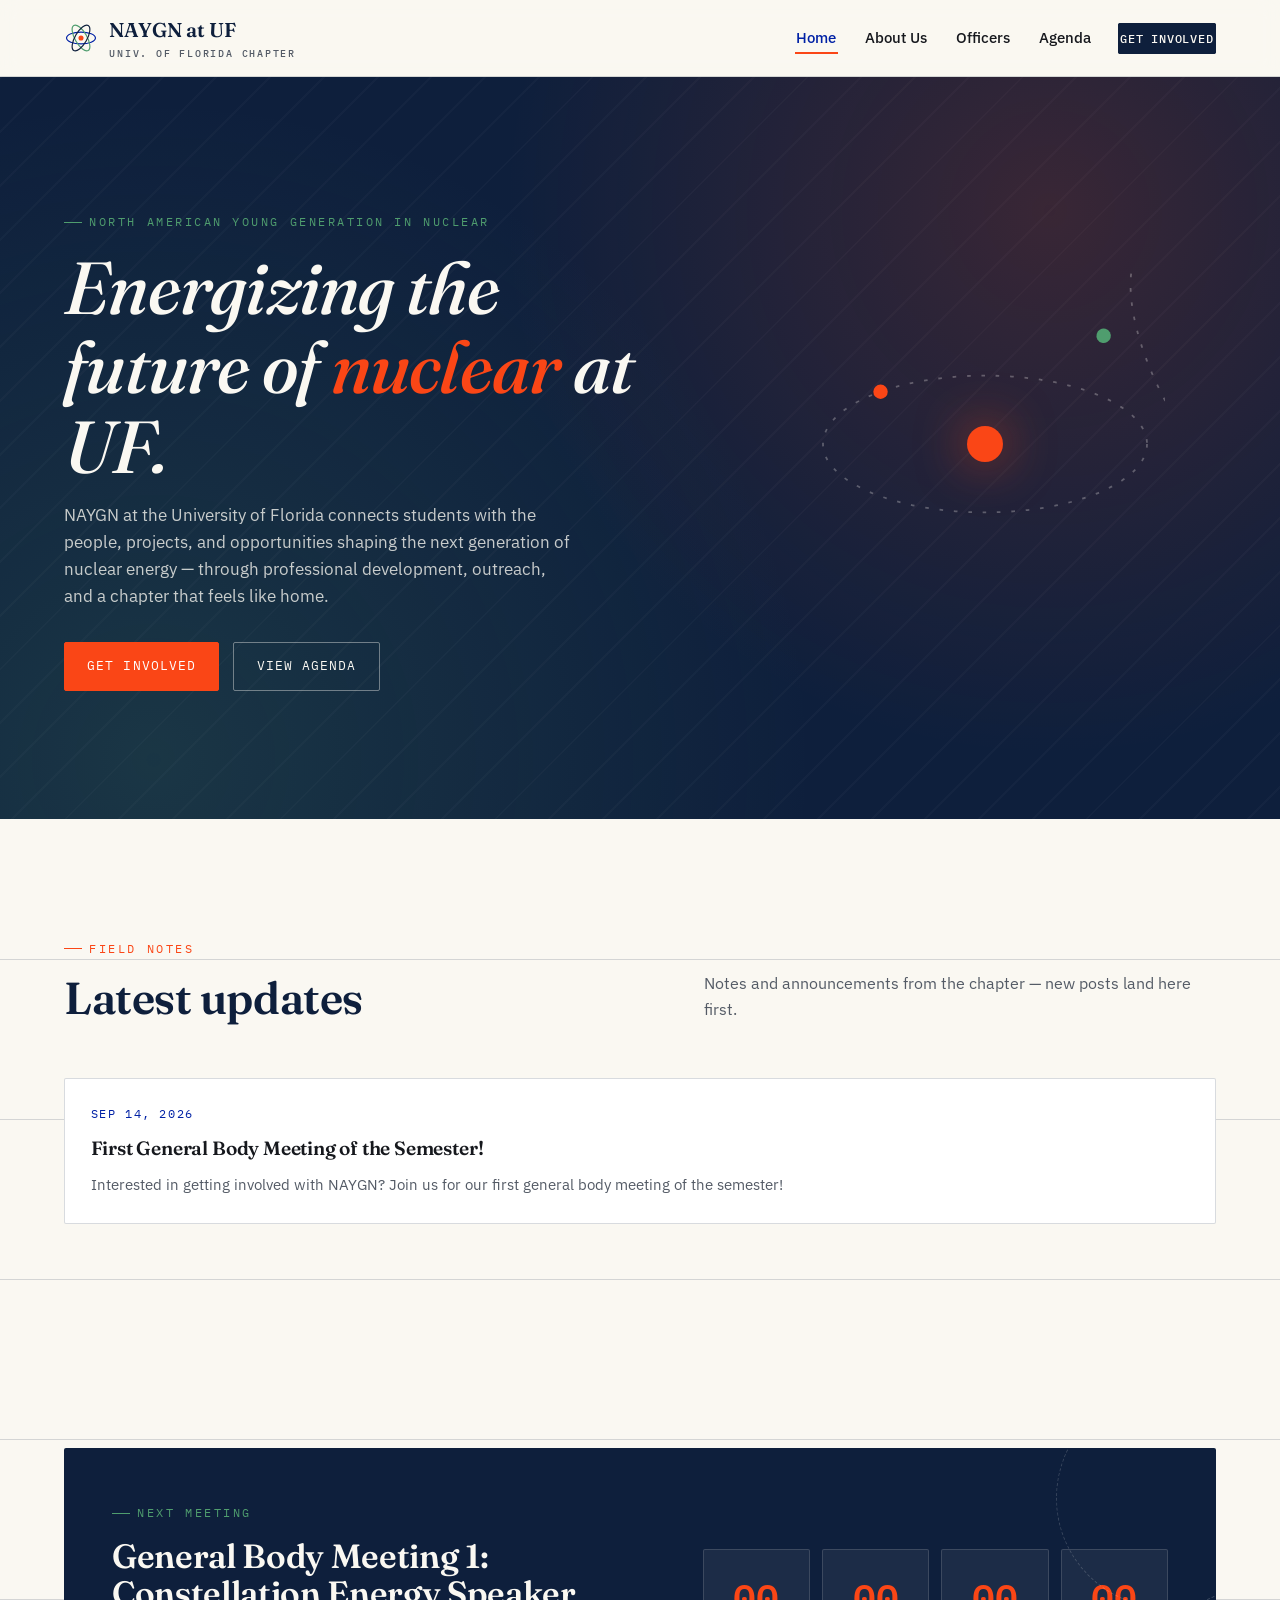
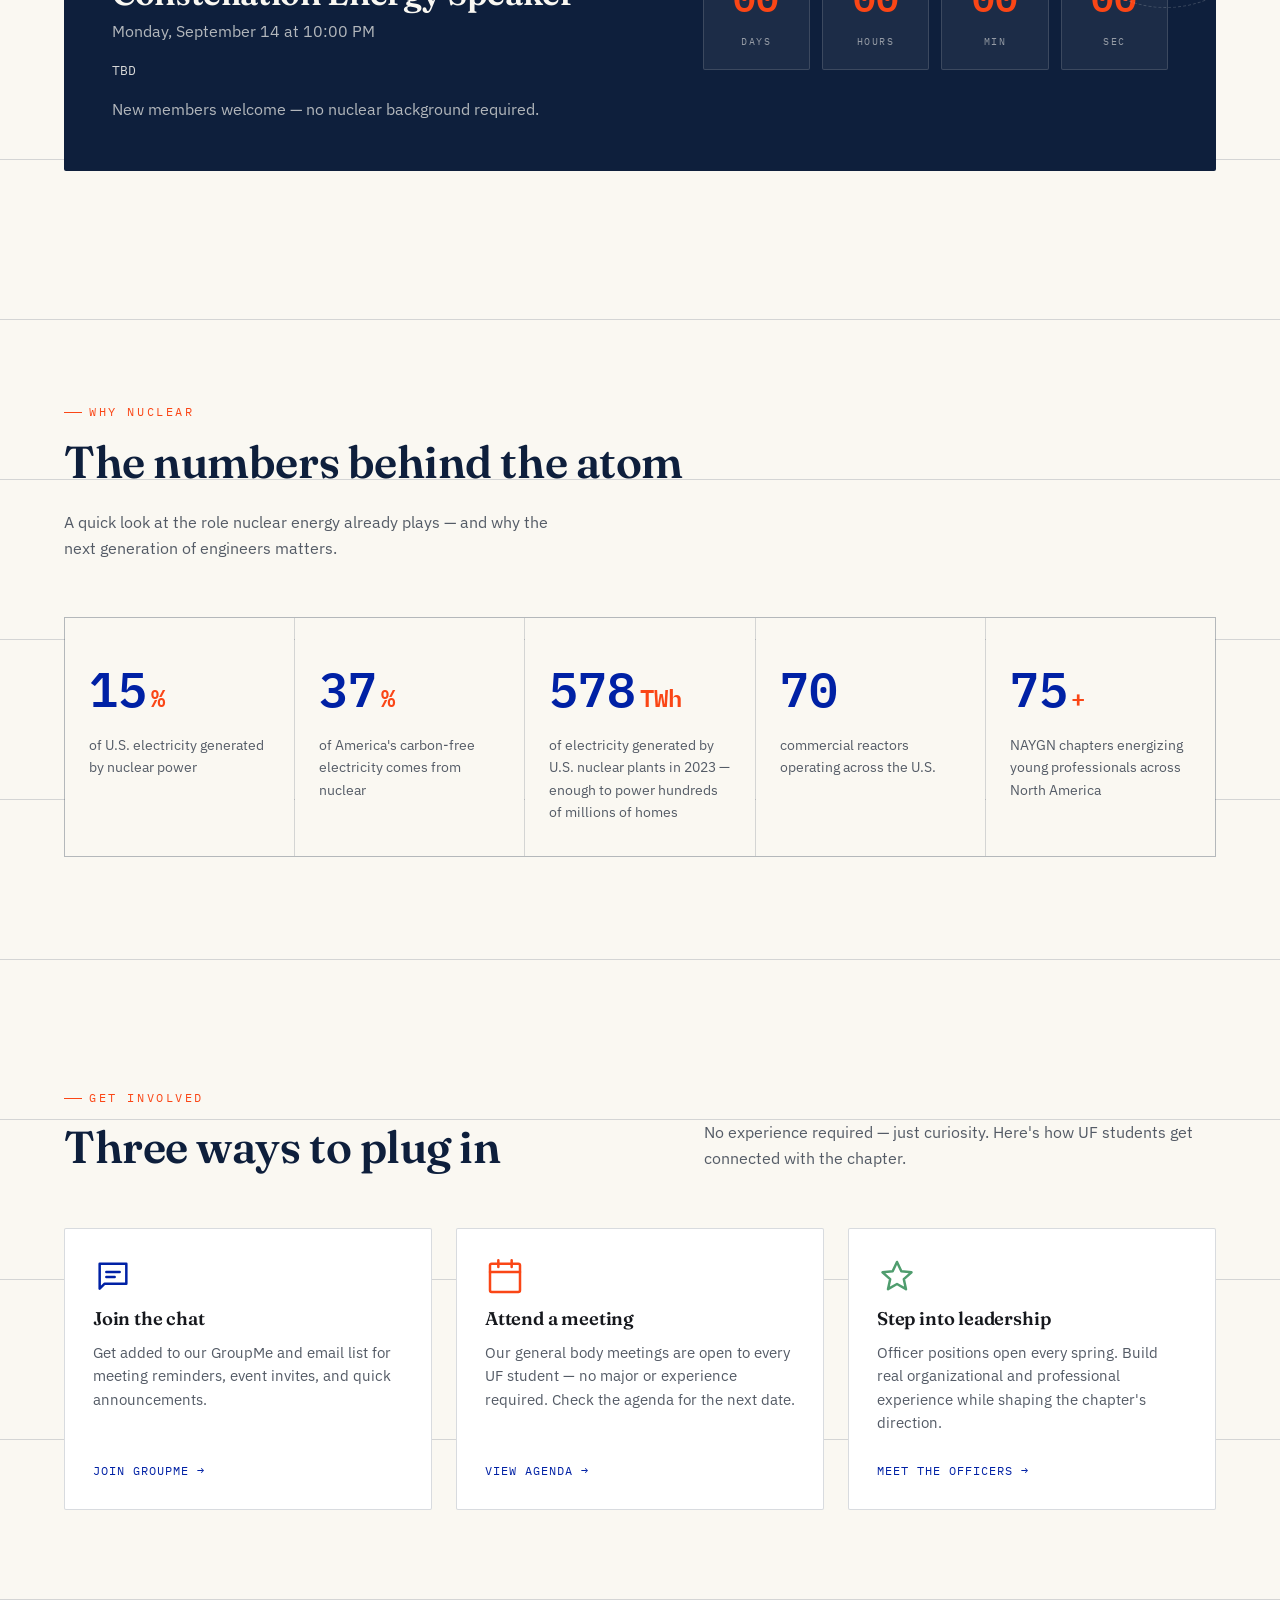
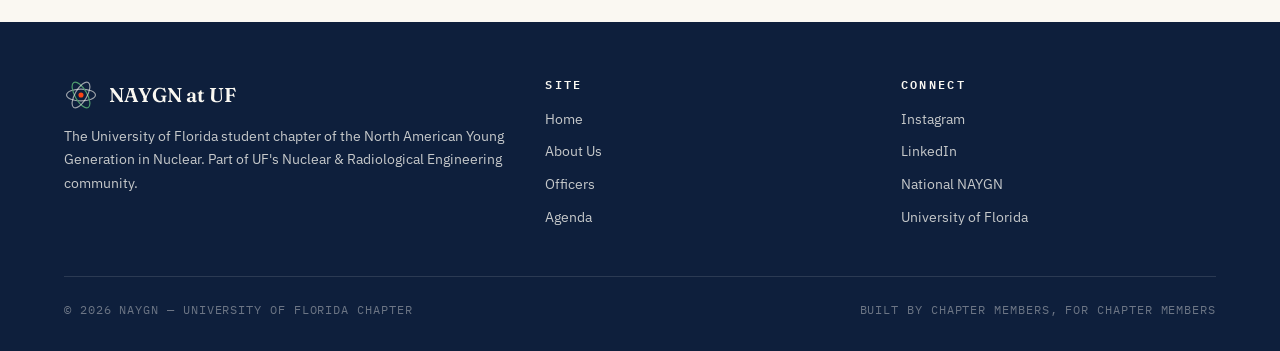
==== commit 12a0fee1: "Update GroupMe links to correct join URL Co-Authored-By: Claude Sonnet 4.6 <noreply@anthropic.com>" ====
--- a/index.html
+++ b/index.html
@@ -174,7 +174,7 @@
             </svg>
             <h3>Join the chat</h3>
             <p>Get added to our GroupMe and email list for meeting reminders, event invites, and quick announcements.</p>
-            <a class="link-arrow" href="https://teams.microsoft.com/l/message/19:f1c9b351bdbb4a77ba97ea8b08767f5d@thread.v2/1783048678504?context=%7B%22contextType%22%3A%22chat%22%7D" target="_blank" rel="noopener">Join Teams →</a>
+            <a class="link-arrow" href="https://groupme.com/join_group/115768576/HAWr2MgD" target="_blank" rel="noopener">Join GroupMe →</a>
           </div>
 
           <div class="involve-card is-orange">
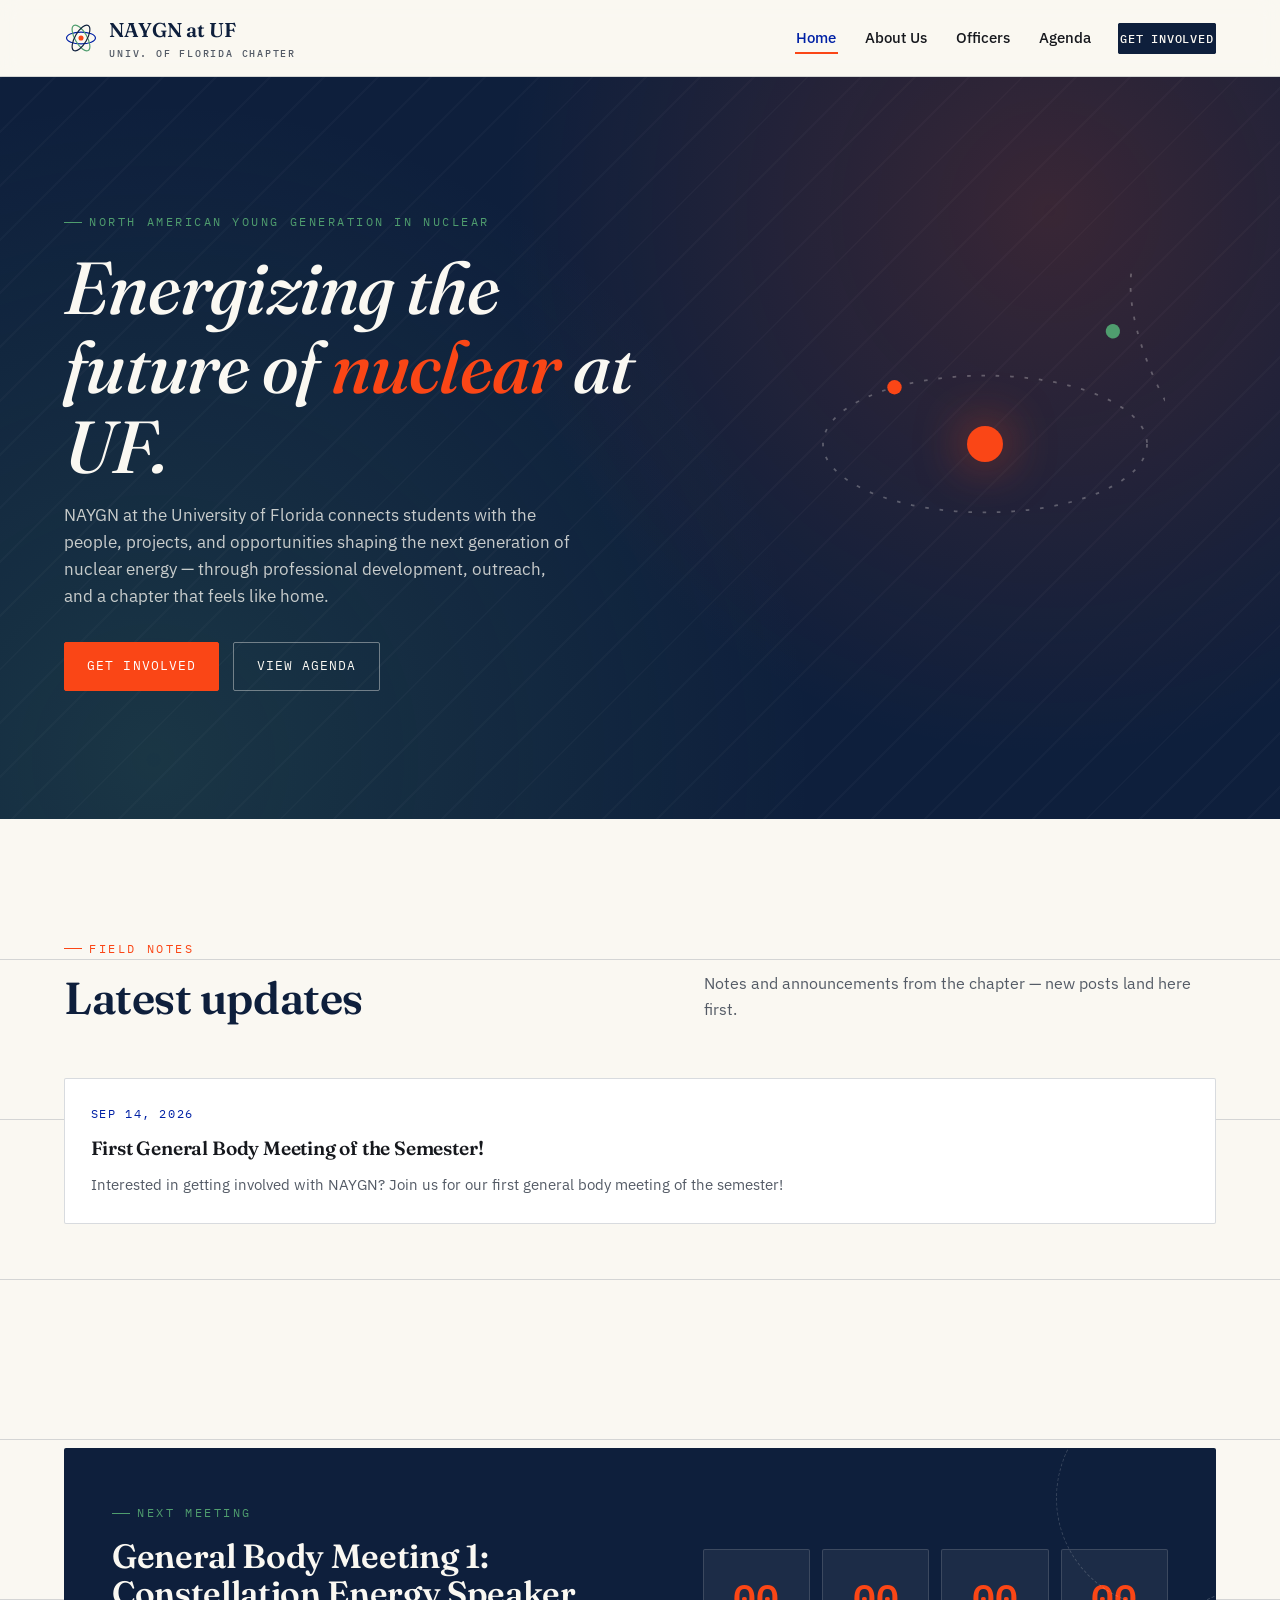
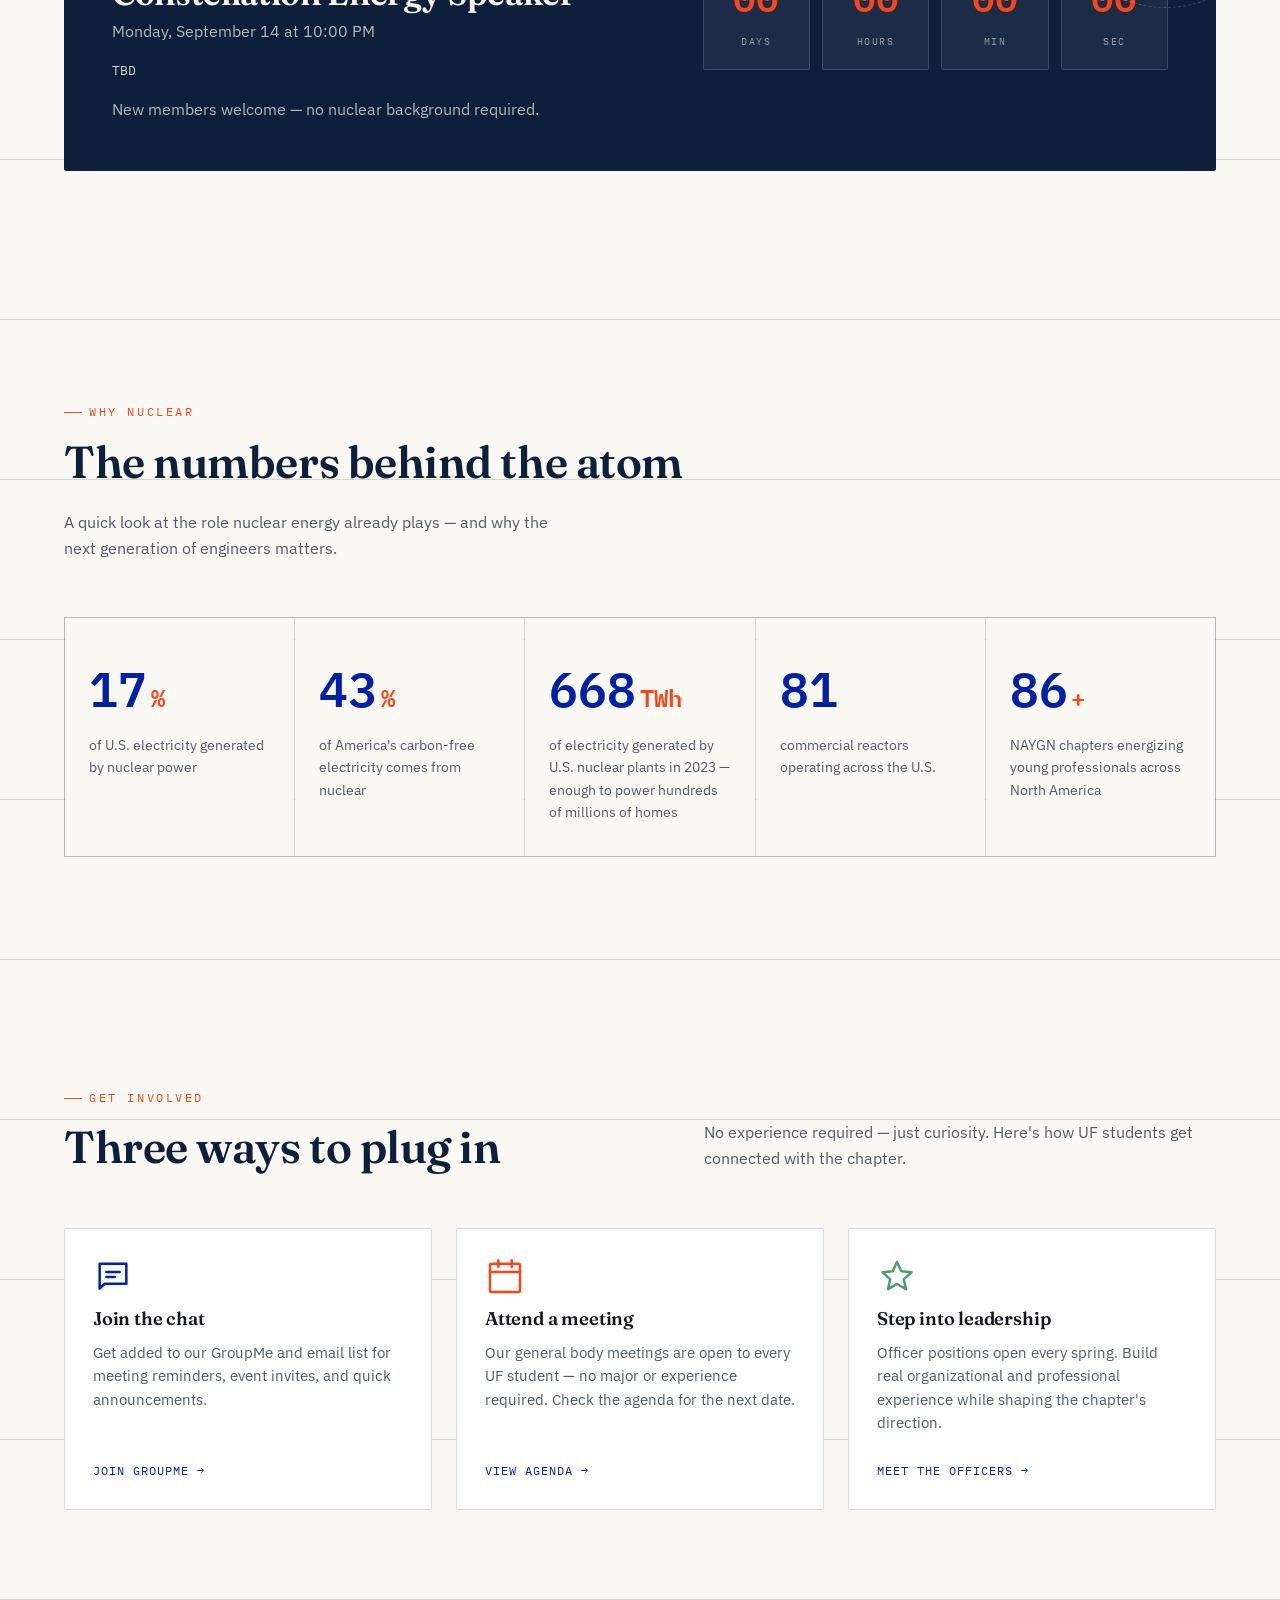
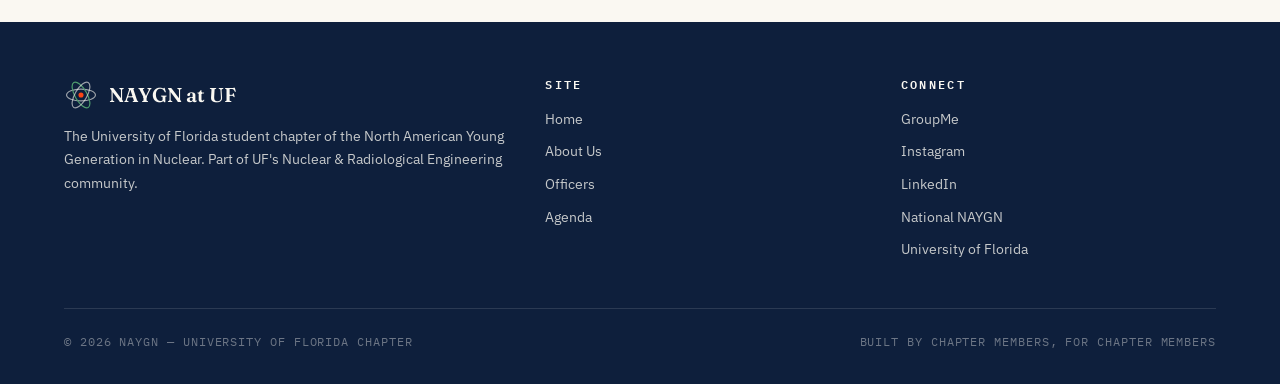
==== commit febd71f0: "Add GroupMe link to footer Connect section on all pages Co-Authored-By: Claude Sonnet 4.6 <noreply@a" ====
--- a/index.html
+++ b/index.html
@@ -227,6 +227,7 @@
         <div>
           <h4>Connect</h4>
           <ul class="footer-links">
+            <li><a href="https://groupme.com/join_group/115768576/HAWr2MgD" target="_blank" rel="noopener">GroupMe</a></li>
             <li><a href="https://www.instagram.com/naygnuf/" target="_blank" rel="noopener">Instagram</a></li>
             <li><a href="https://www.linkedin.com/in/naygn-uf-82b17b412/?lipi=urn%3Ali%3Apage%3Ad_flagship3_profile_view_base_contact_details%3BZLop2zcNREO5HFDiHzKnVA%3D%3D" target="_blank" rel="noopener">LinkedIn</a></li>
             <li><a href="https://naygn.org/" target="_blank" rel="noopener">National NAYGN</a></li>
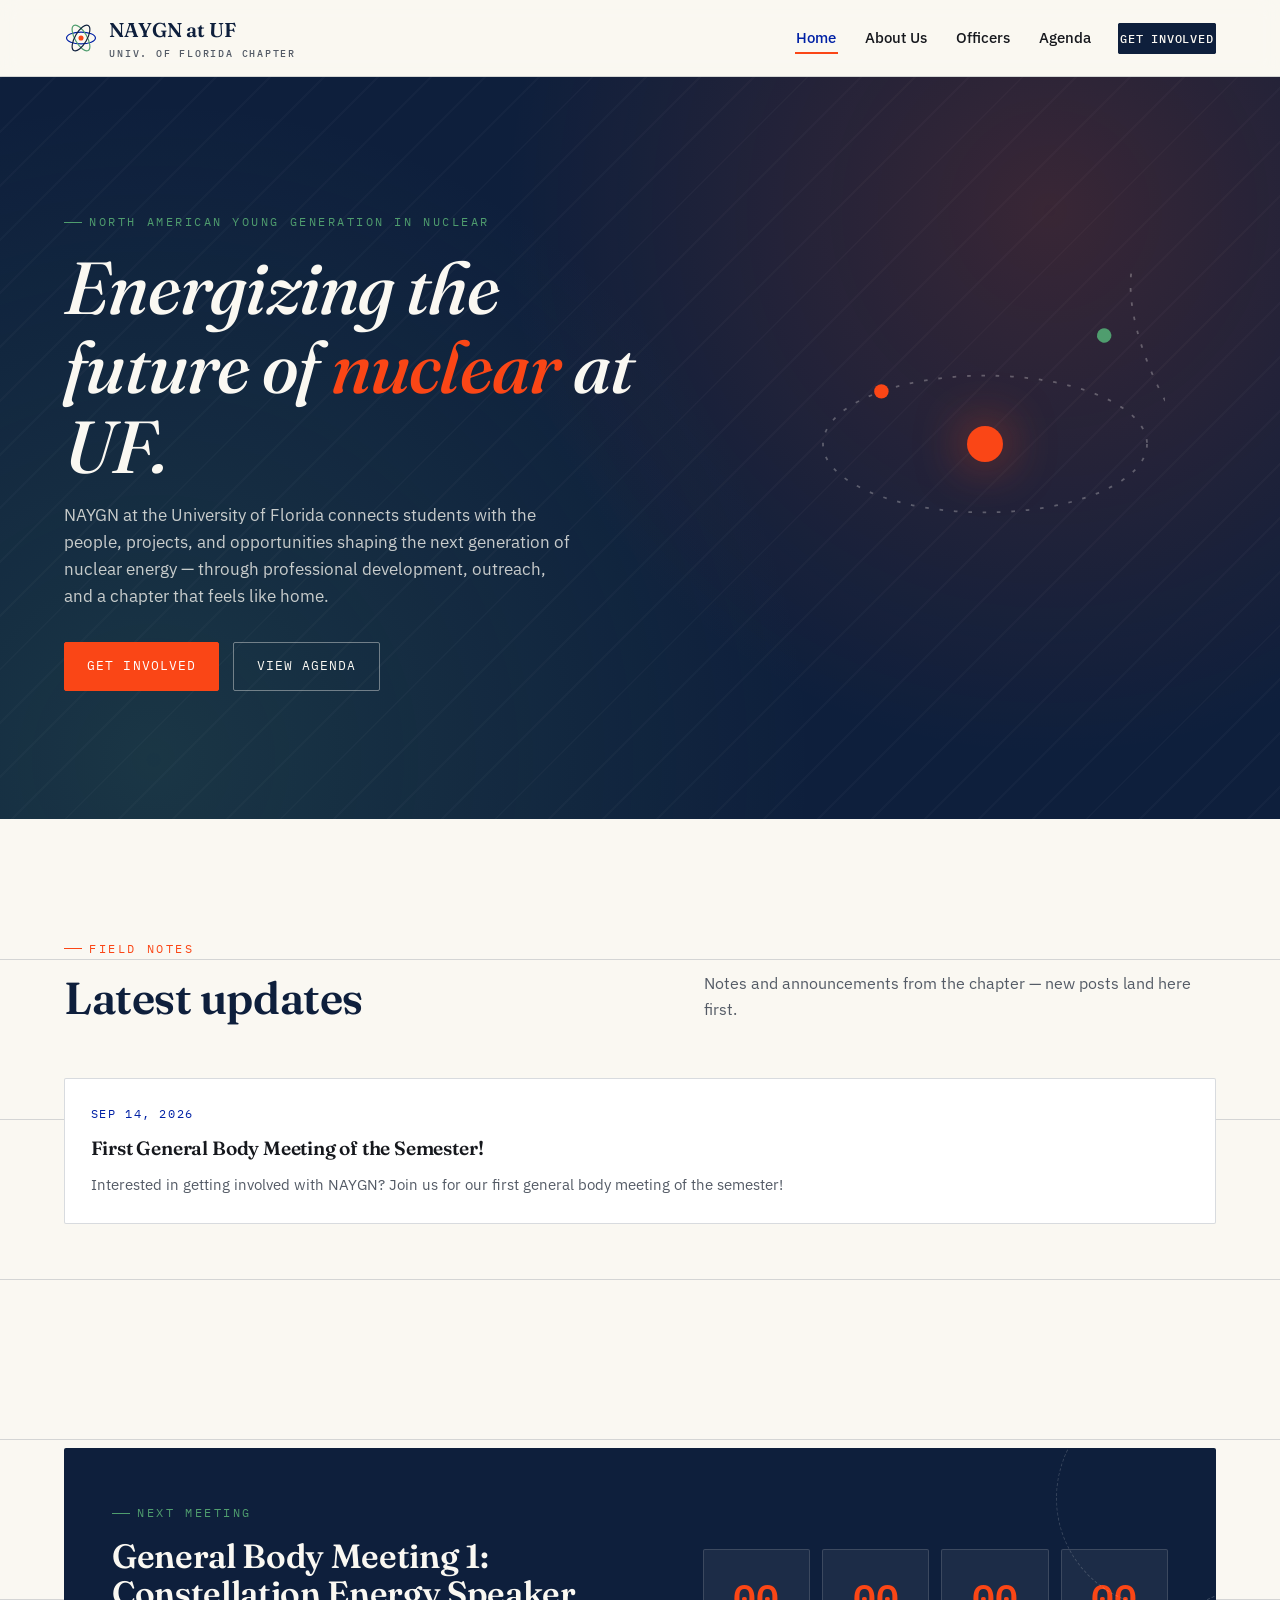
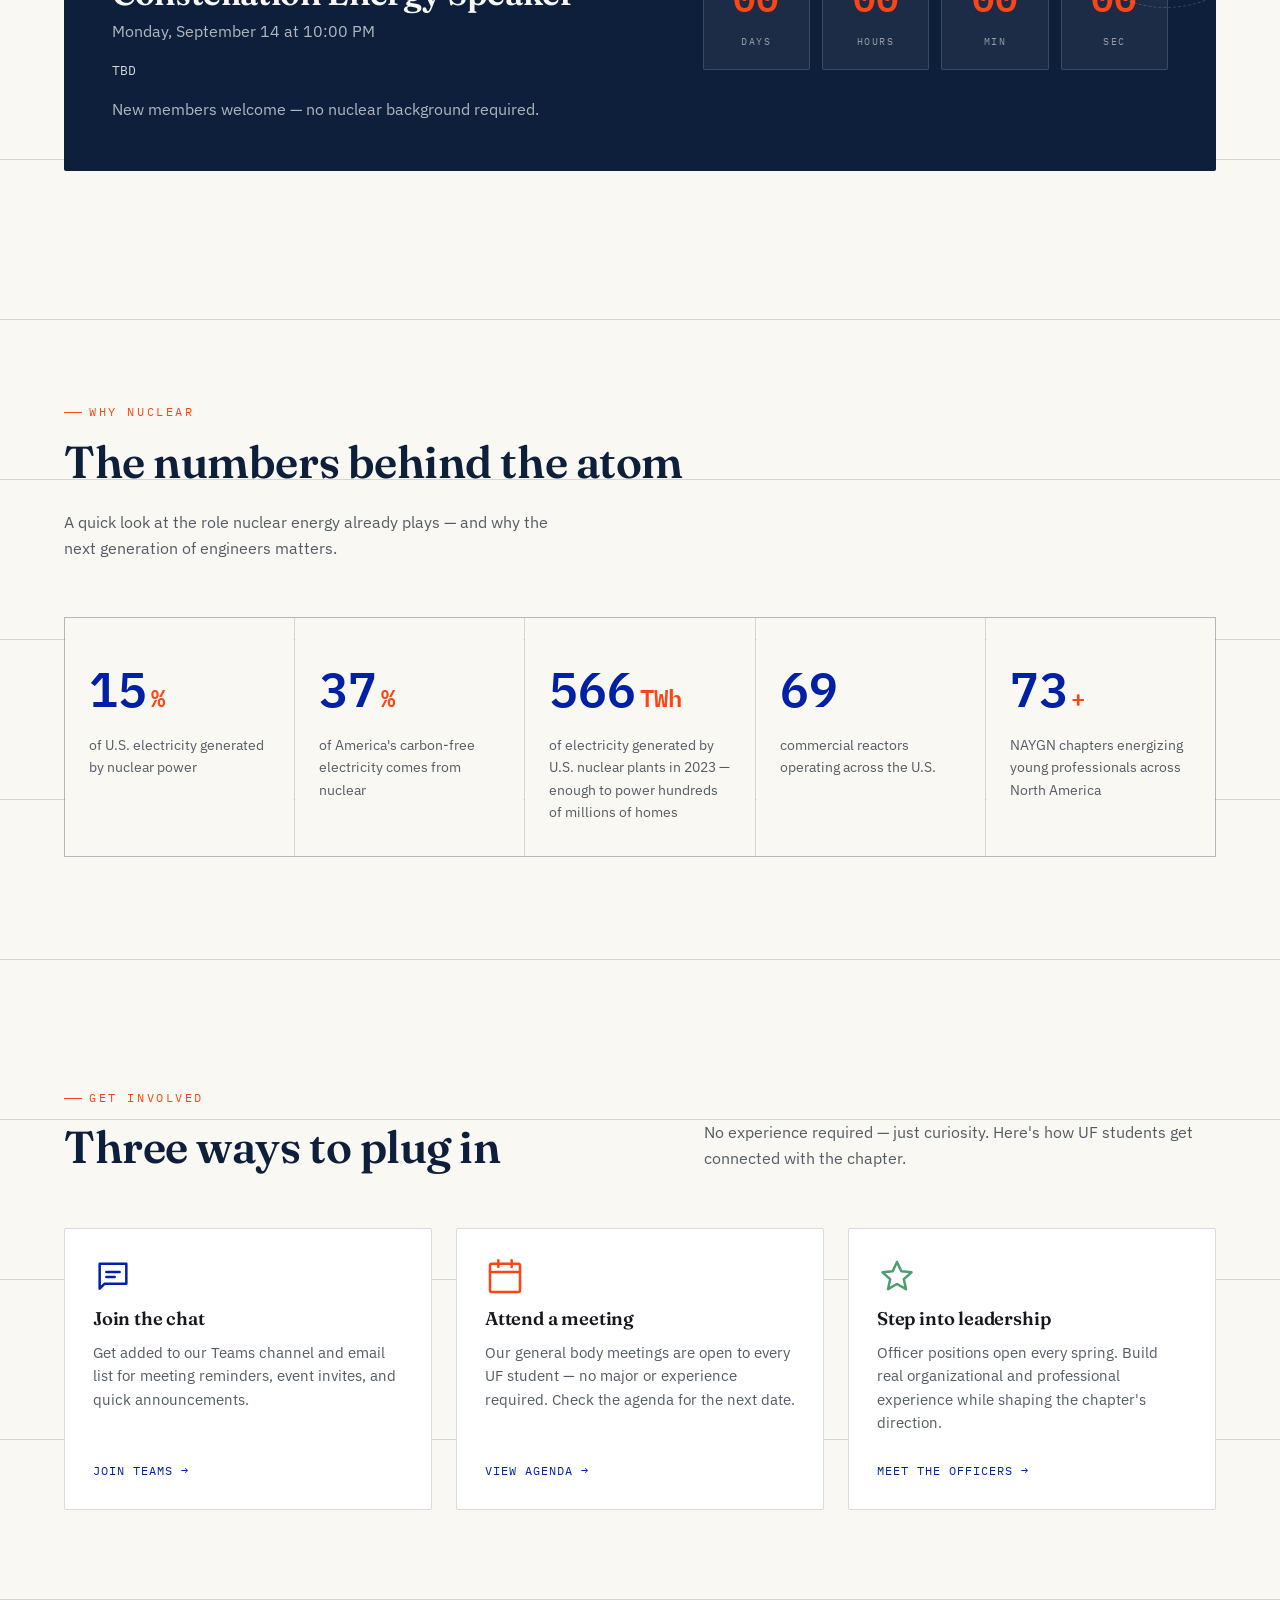
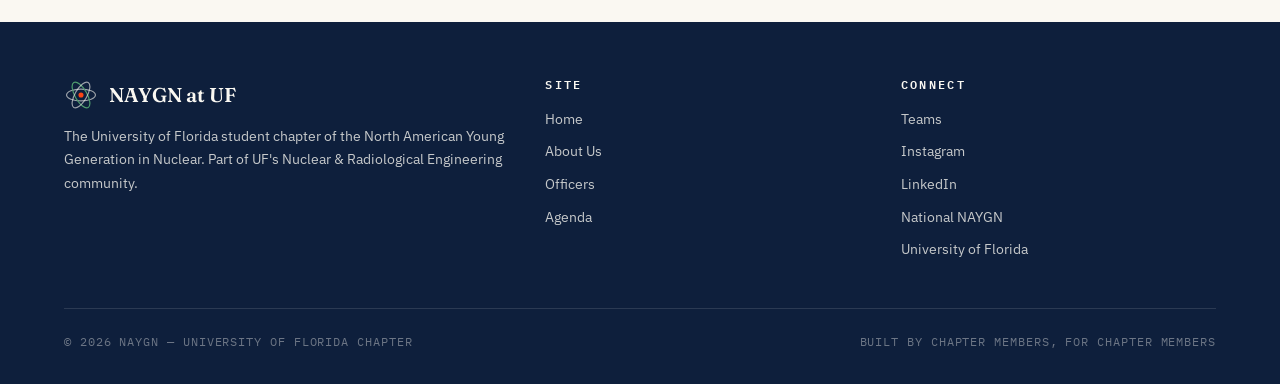
==== commit ce20d879: "Replace all GroupMe links and labels with Teams Co-Authored-By: Claude Sonnet 4.6 <noreply@anthropic" ====
--- a/index.html
+++ b/index.html
@@ -173,8 +173,8 @@
               <path d="M8 9h8M8 12h5" stroke-width="1.5" stroke-linecap="round"/>
             </svg>
             <h3>Join the chat</h3>
-            <p>Get added to our GroupMe and email list for meeting reminders, event invites, and quick announcements.</p>
-            <a class="link-arrow" href="https://groupme.com/join_group/115768576/HAWr2MgD" target="_blank" rel="noopener">Join GroupMe →</a>
+            <p>Get added to our Teams channel and email list for meeting reminders, event invites, and quick announcements.</p>
+            <a class="link-arrow" href="https://teams.microsoft.com/dl/launcher/launcher.html?url=%2F_%23%2Fl%2Fchannel%2F19%3Agw7eD5TioPblBApmxsUMuFk1ss2CQUdk3cQ-6yIxsLk1%40thread.tacv2%2FGeneral%3FtenantId%3D0d4da0f8-4a31-4d76-ace6-0a62331e1b84%26utm_source%3Dig%26utm_medium%3Dsocial%26utm_content%3Dlink_in_bio&type=channel&deeplinkId=72fbf5be-4fb5-40ed-8a55-b87756ddd74d&directDl=true&msLaunch=true&enableMobilePage=true&suppressPrompt=true" target="_blank" rel="noopener">Join Teams →</a>
           </div>
 
           <div class="involve-card is-orange">
@@ -227,7 +227,7 @@
         <div>
           <h4>Connect</h4>
           <ul class="footer-links">
-            <li><a href="https://groupme.com/join_group/115768576/HAWr2MgD" target="_blank" rel="noopener">GroupMe</a></li>
+            <li><a href="https://teams.microsoft.com/dl/launcher/launcher.html?url=%2F_%23%2Fl%2Fchannel%2F19%3Agw7eD5TioPblBApmxsUMuFk1ss2CQUdk3cQ-6yIxsLk1%40thread.tacv2%2FGeneral%3FtenantId%3D0d4da0f8-4a31-4d76-ace6-0a62331e1b84%26utm_source%3Dig%26utm_medium%3Dsocial%26utm_content%3Dlink_in_bio&type=channel&deeplinkId=72fbf5be-4fb5-40ed-8a55-b87756ddd74d&directDl=true&msLaunch=true&enableMobilePage=true&suppressPrompt=true" target="_blank" rel="noopener">Teams</a></li>
             <li><a href="https://www.instagram.com/naygnuf/" target="_blank" rel="noopener">Instagram</a></li>
             <li><a href="https://www.linkedin.com/in/naygn-uf-82b17b412/?lipi=urn%3Ali%3Apage%3Ad_flagship3_profile_view_base_contact_details%3BZLop2zcNREO5HFDiHzKnVA%3D%3D" target="_blank" rel="noopener">LinkedIn</a></li>
             <li><a href="https://naygn.org/" target="_blank" rel="noopener">National NAYGN</a></li>
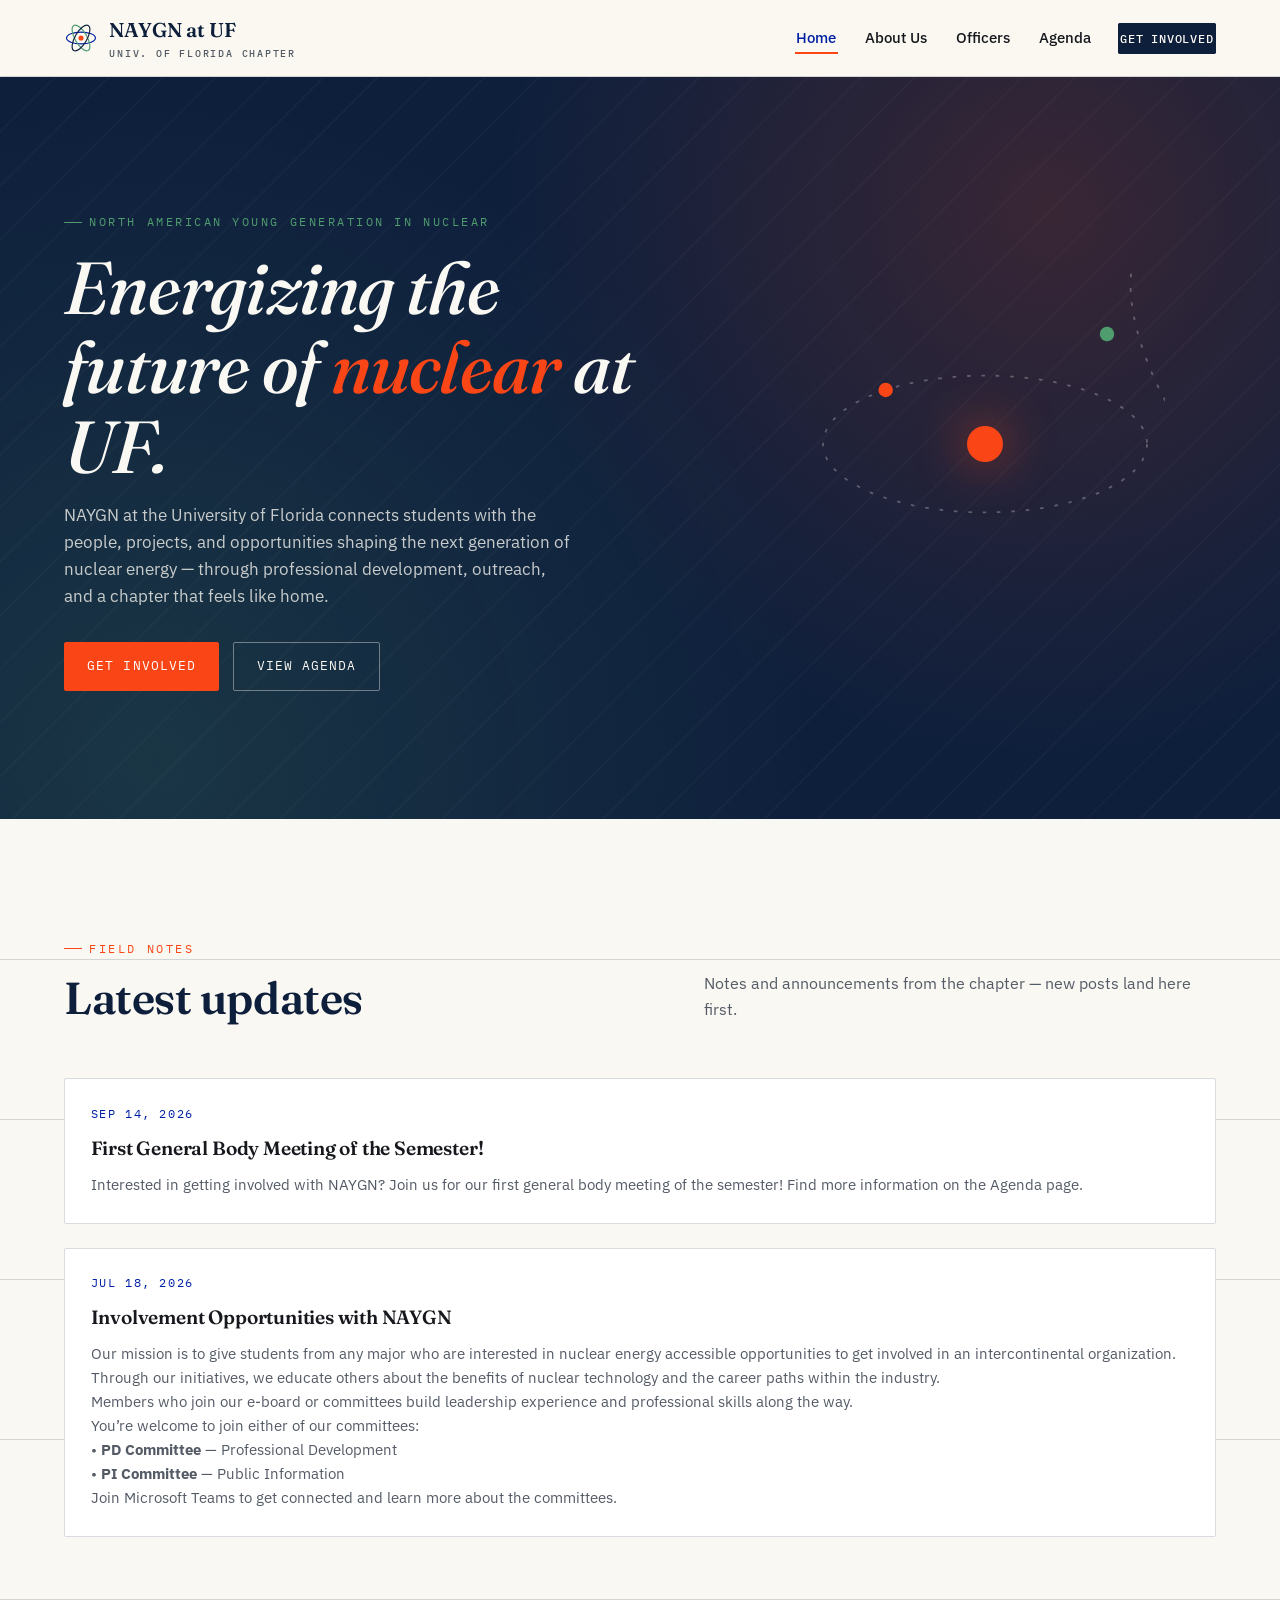
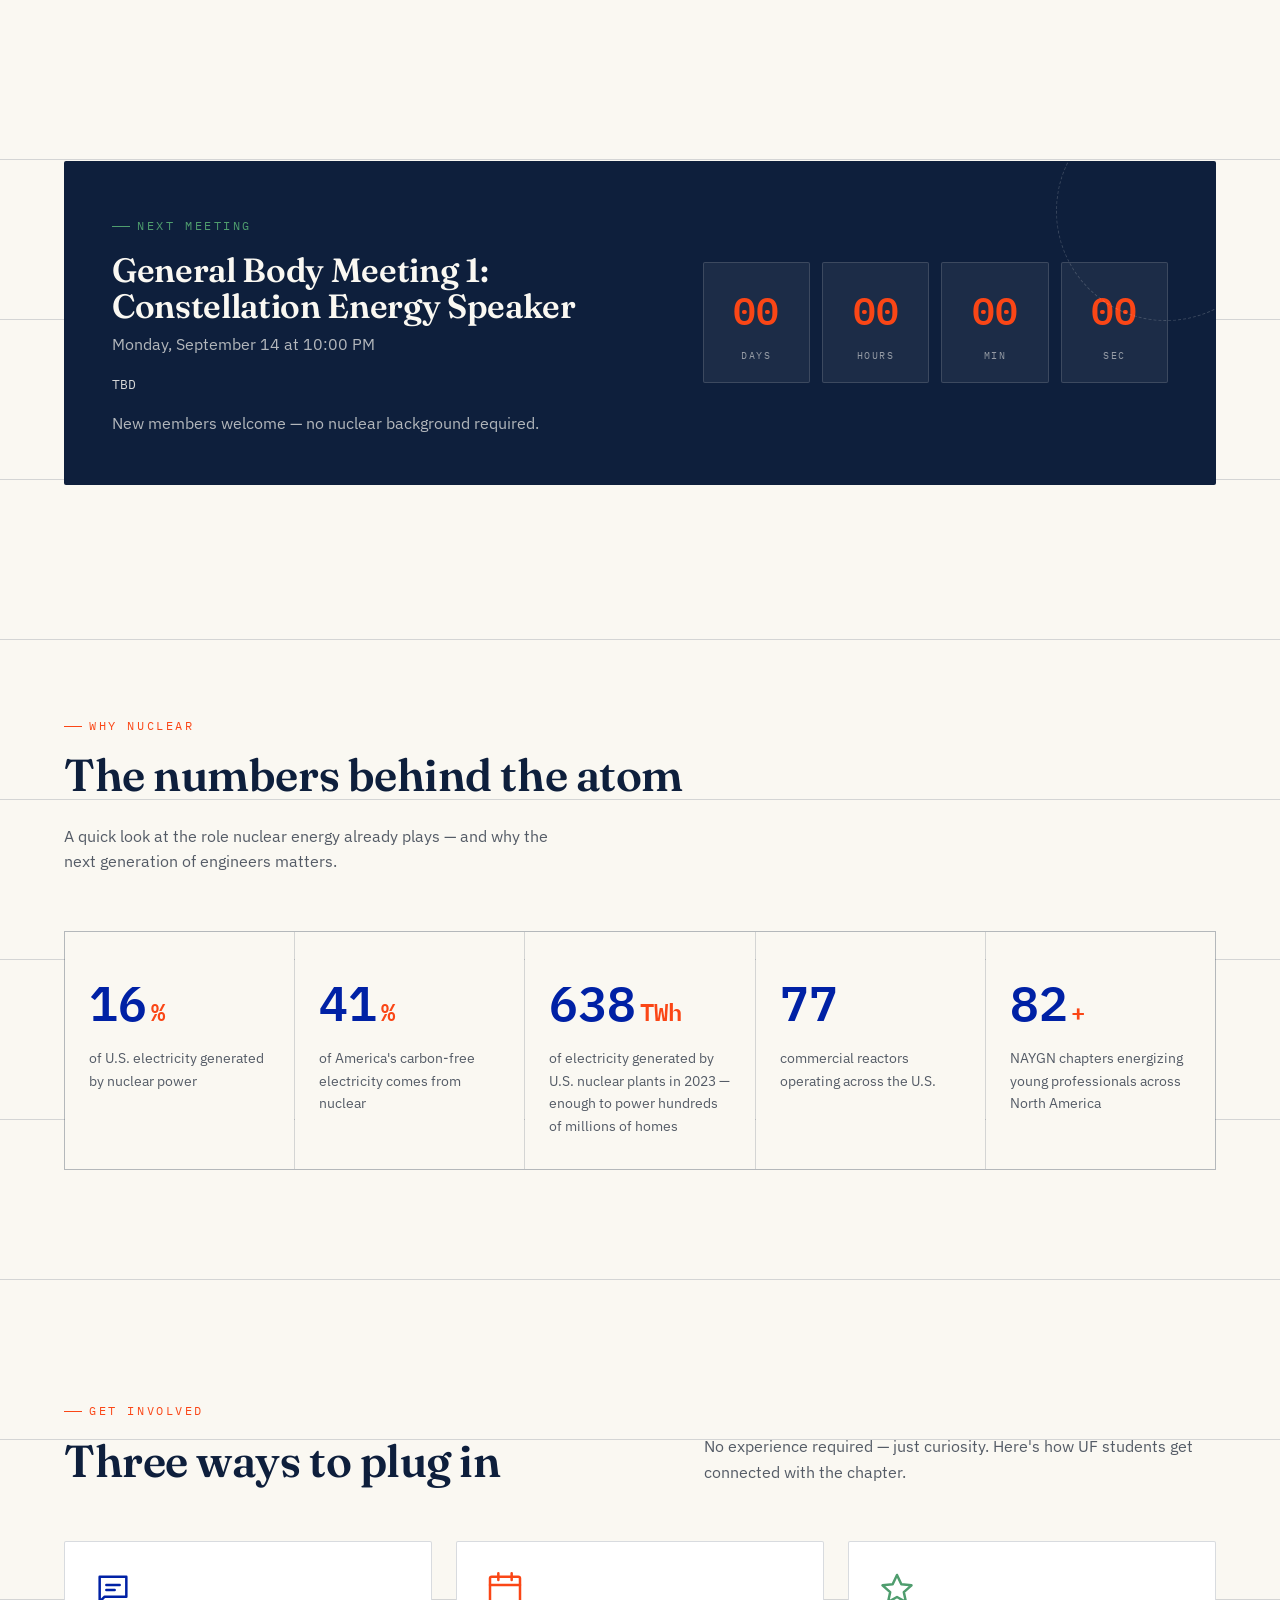
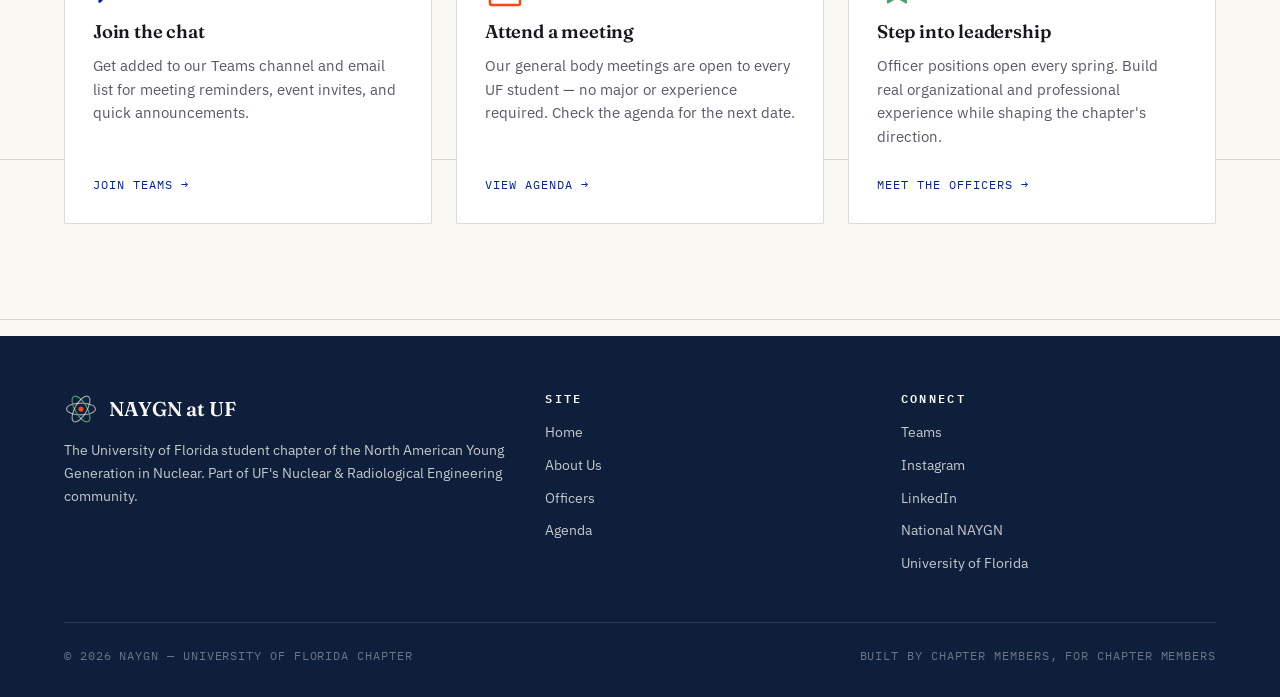
==== commit 42c84a20: "Remove index.html from nav and footer links to clean up URL Co-Authored-By: Claude Sonnet 4.6 <norep" ====
--- a/index.html
+++ b/index.html
@@ -11,7 +11,7 @@
 
   <header class="site-header">
     <div class="container nav">
-      <a href="index.html" class="brand">
+      <a href="./" class="brand">
         <svg class="brand-mark" viewBox="0 0 40 40" fill="none" xmlns="http://www.w3.org/2000/svg" aria-hidden="true">
           <circle cx="20" cy="20" r="3" fill="#FA4616"/>
           <ellipse cx="20" cy="20" rx="17" ry="7" stroke="#0021A5" stroke-width="1.4"/>
@@ -29,7 +29,7 @@
       </button>
 
       <ul class="nav-links">
-        <li><a href="index.html" aria-current="page">Home</a></li>
+        <li><a href="./" aria-current="page">Home</a></li>
         <li><a href="about.html">About Us</a></li>
         <li><a href="officers.html">Officers</a></li>
         <li><a href="agenda.html">Agenda</a></li>
@@ -218,7 +218,7 @@
         <div>
           <h4>Site</h4>
           <ul class="footer-links">
-            <li><a href="index.html">Home</a></li>
+            <li><a href="./">Home</a></li>
             <li><a href="about.html">About Us</a></li>
             <li><a href="officers.html">Officers</a></li>
             <li><a href="agenda.html">Agenda</a></li>
--- a/css/styles.css
+++ b/css/styles.css
@@ -446,7 +446,7 @@
 /* ------------------------------------------------------------- */
 .card-grid {
   display: grid;
-  grid-template-columns: repeat(auto-fit, minmax(260px, 1fr));
+  grid-template-columns: 1fr;
   gap: 1.5rem;
 }
 .note-card {
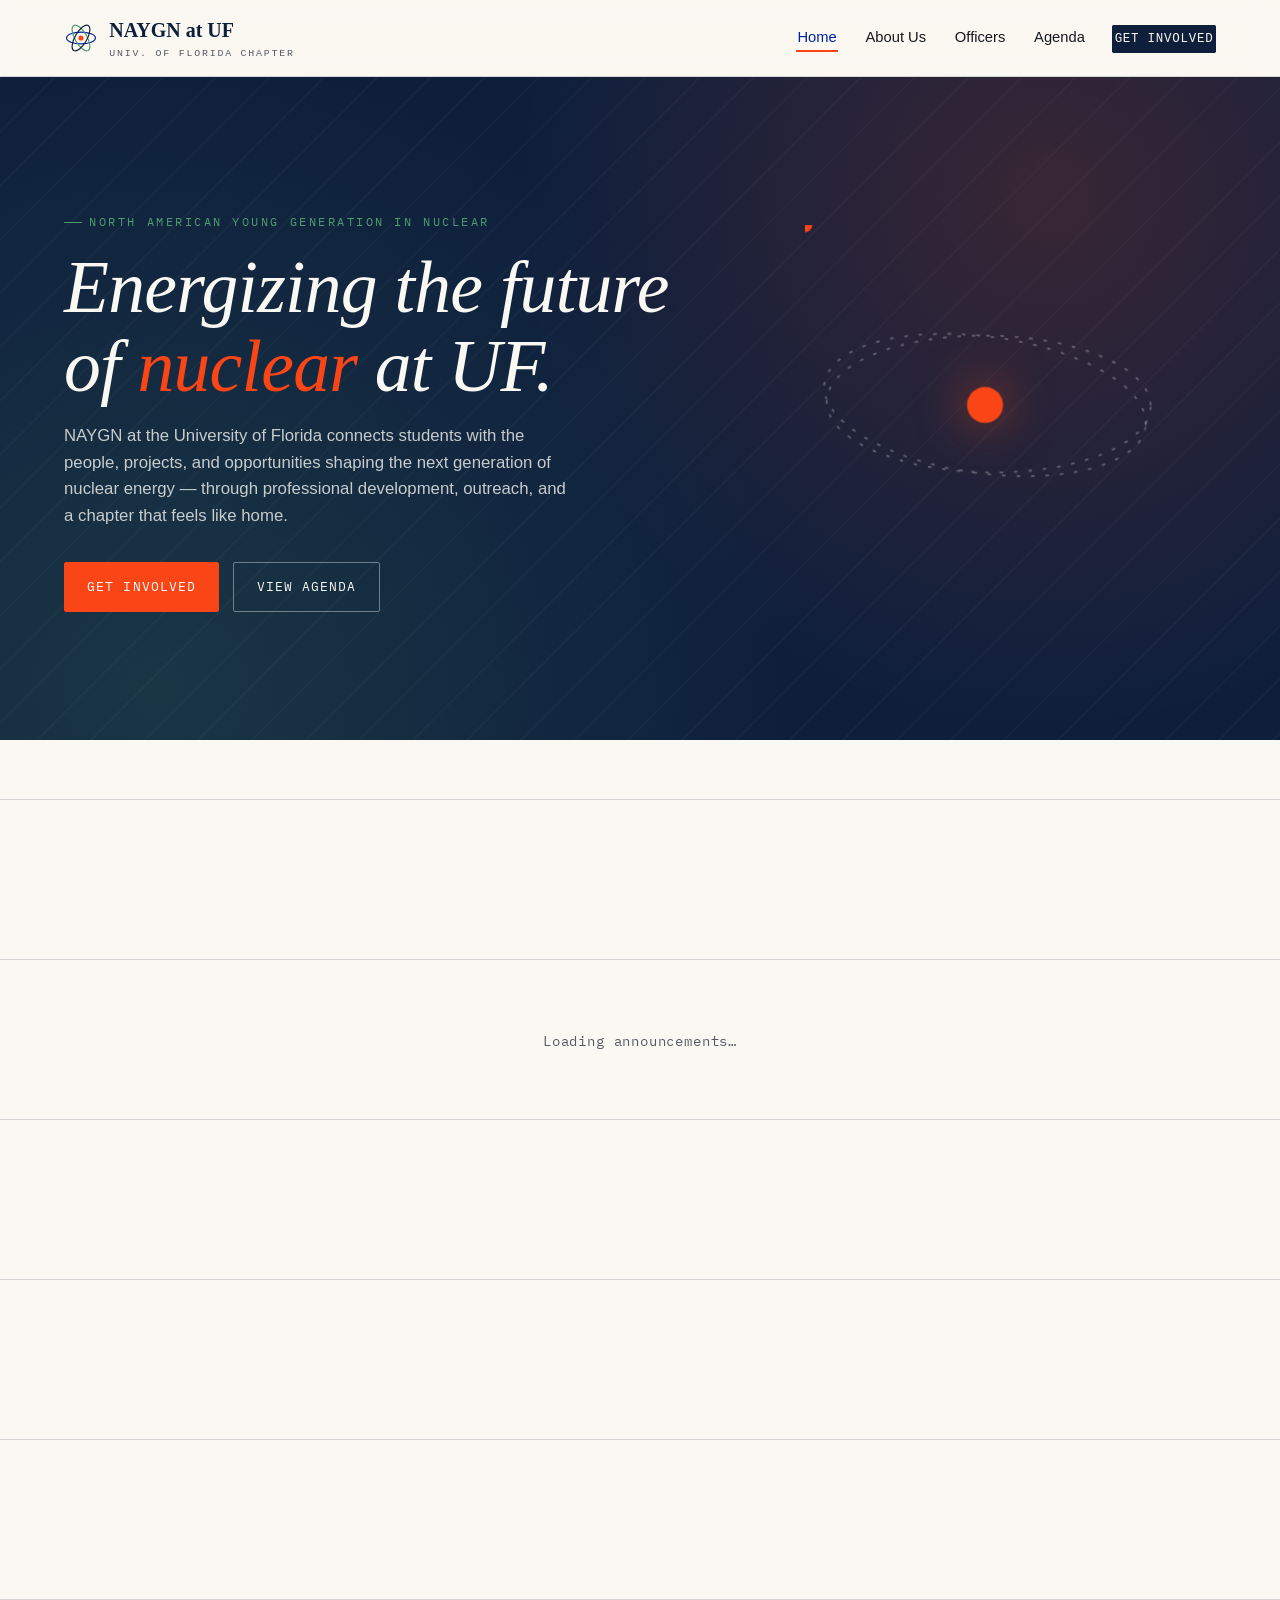
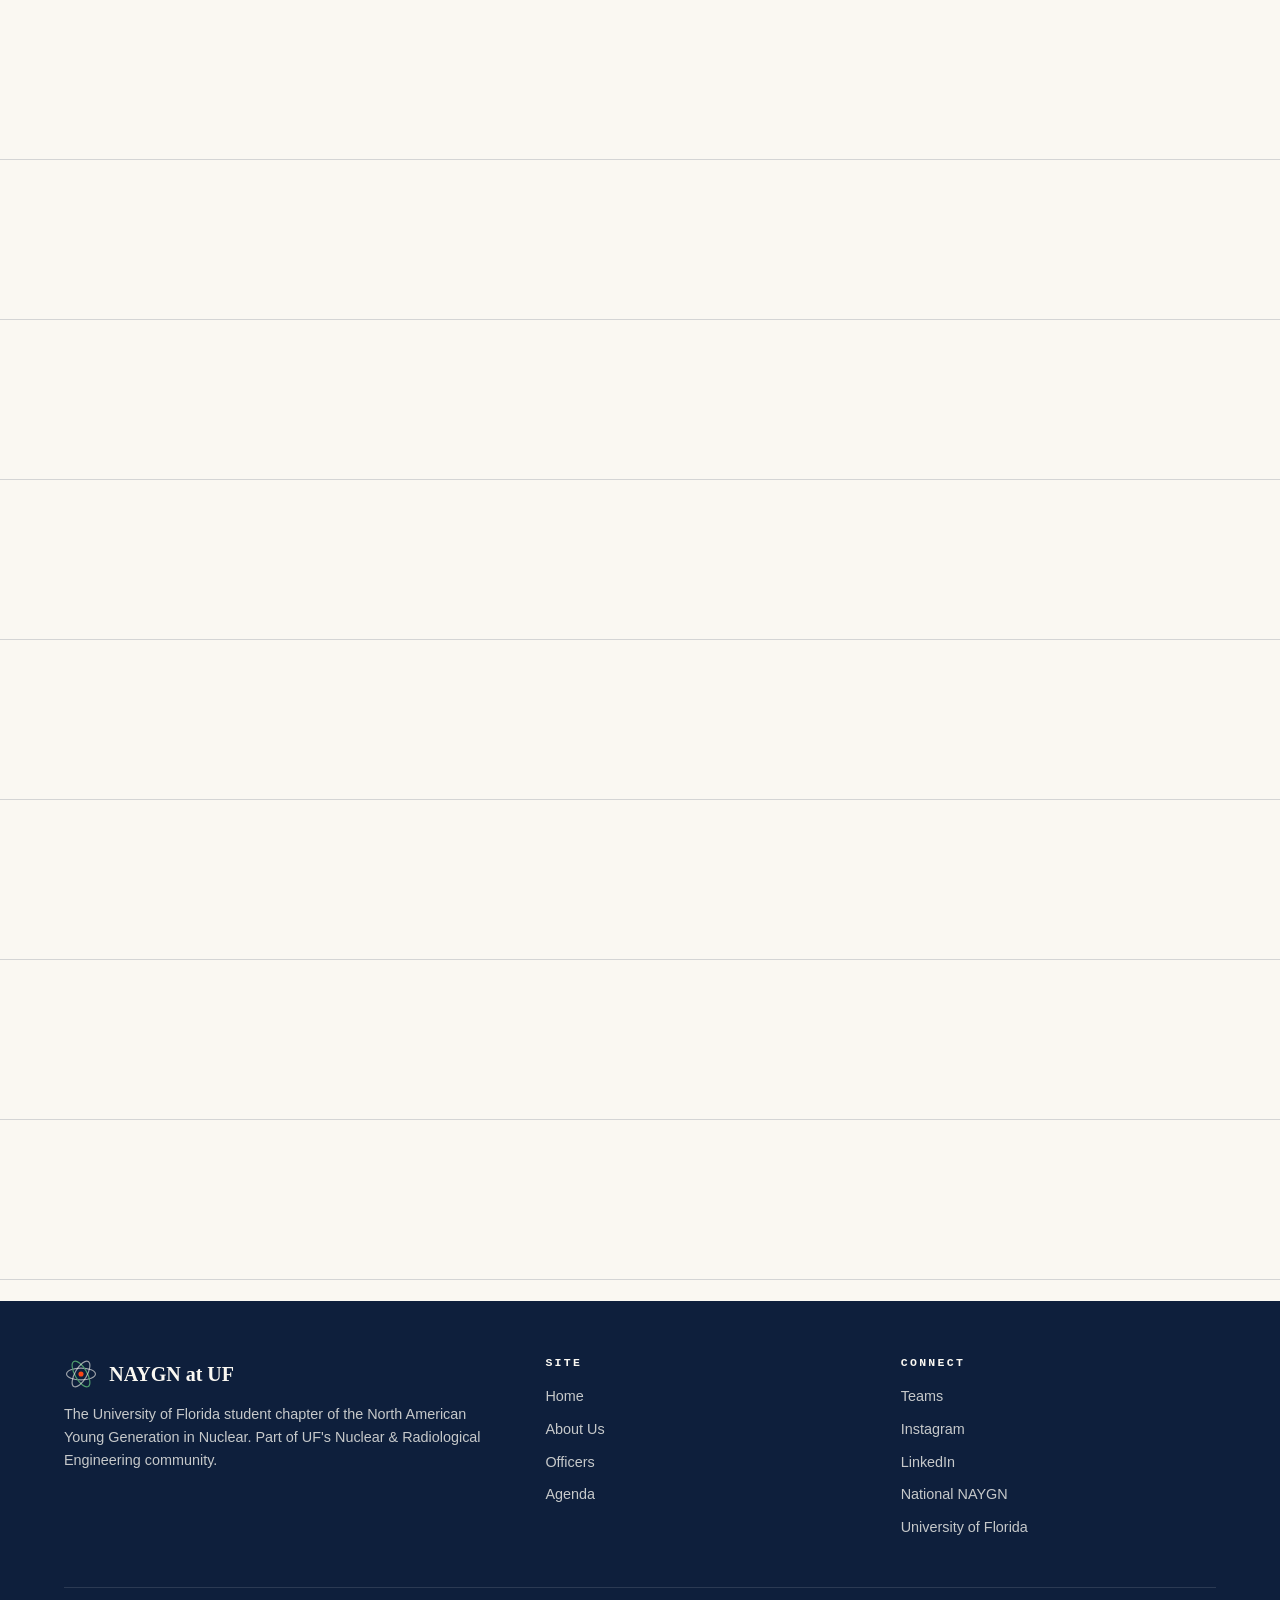
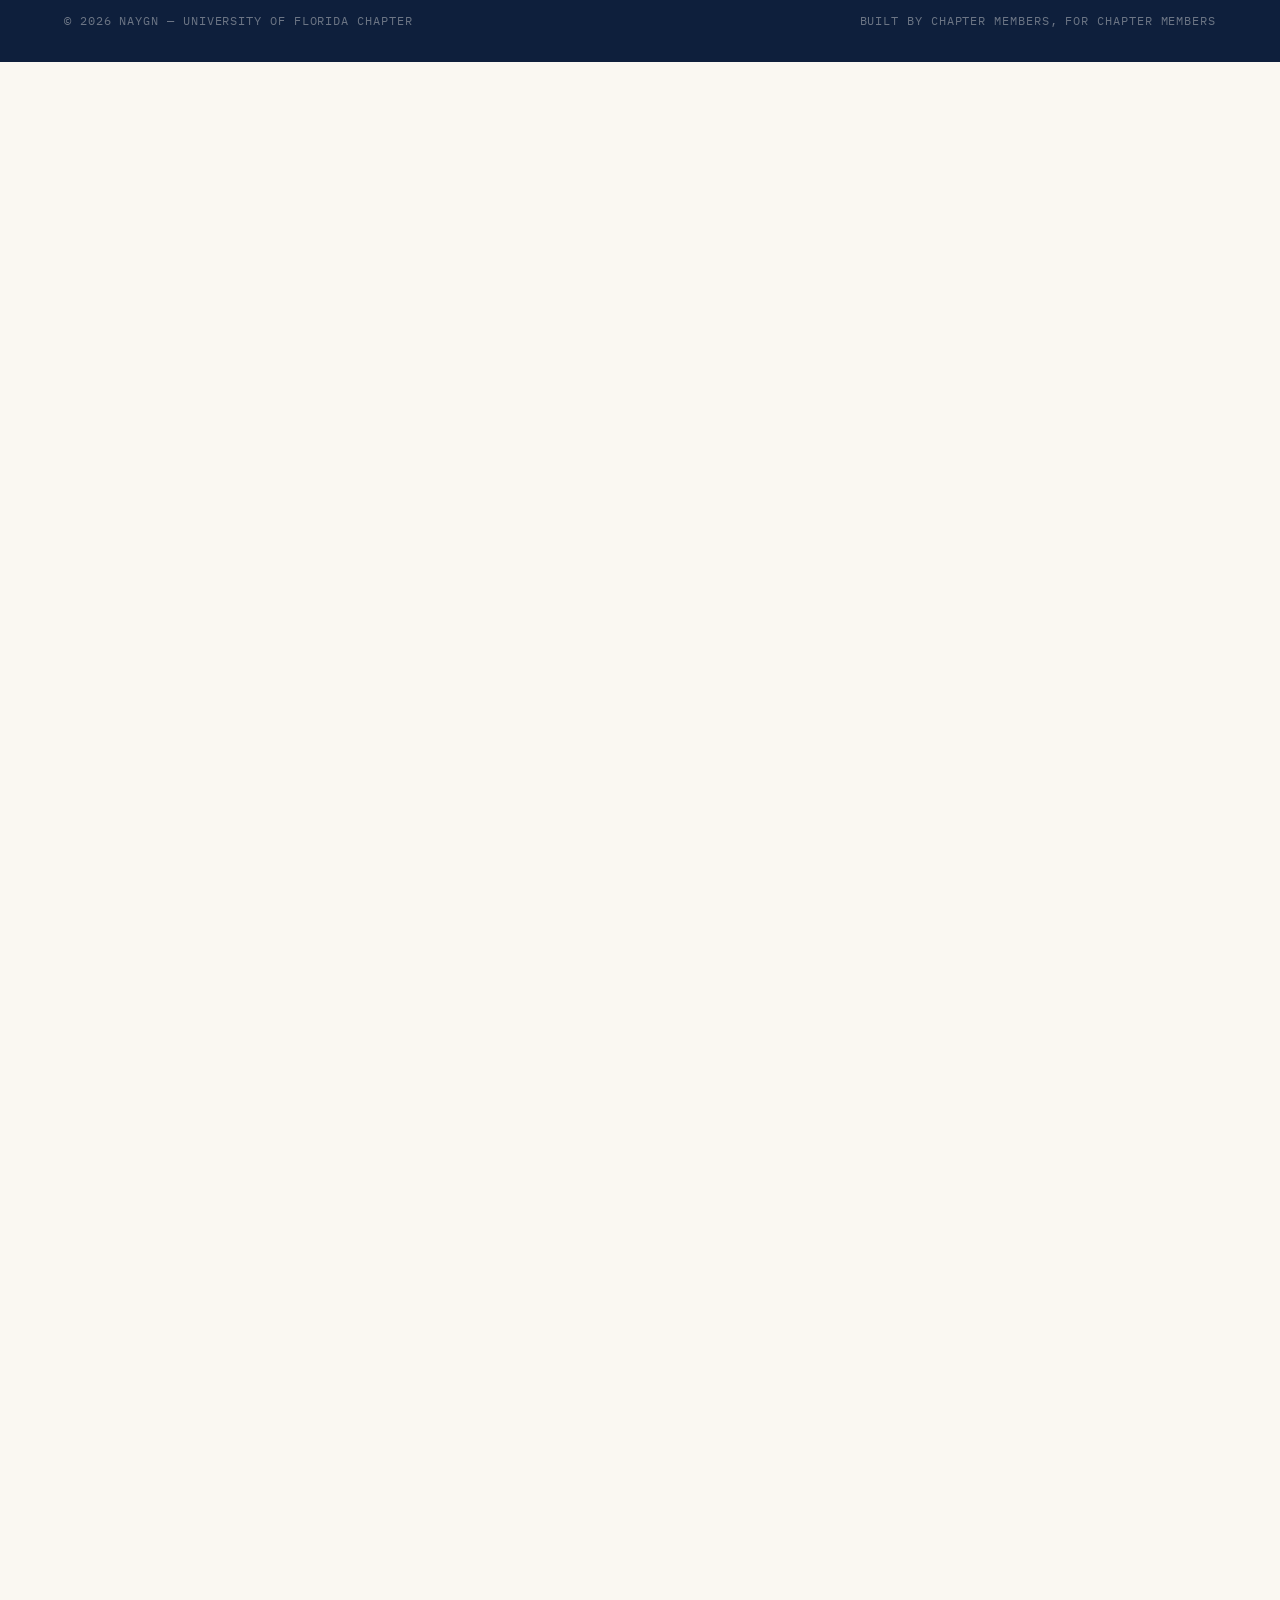
==== commit 04ff2bb2: "Rename home page to home.html; index.html now redirects Co-Authored-By: Claude Sonnet 4.6 <noreply@a" ====
--- a/index.html
+++ b/index.html
@@ -2,247 +2,10 @@
 <html lang="en">
 <head>
   <meta charset="UTF-8" />
-  <meta name="viewport" content="width=device-width, initial-scale=1.0" />
-  <title>NAYGN at UF — Energizing the Future of Nuclear</title>
-  <meta name="description" content="The University of Florida student chapter of the North American Young Generation in Nuclear (NAYGN) — meeting notes, agenda, and ways to get involved." />
-  <link rel="stylesheet" href="css/styles.css" />
+  <meta http-equiv="refresh" content="0; url=home.html" />
+  <title>NAYGN at UF</title>
 </head>
 <body>
-
-  <header class="site-header">
-    <div class="container nav">
-      <a href="./" class="brand">
-        <svg class="brand-mark" viewBox="0 0 40 40" fill="none" xmlns="http://www.w3.org/2000/svg" aria-hidden="true">
-          <circle cx="20" cy="20" r="3" fill="#FA4616"/>
-          <ellipse cx="20" cy="20" rx="17" ry="7" stroke="#0021A5" stroke-width="1.4"/>
-          <ellipse cx="20" cy="20" rx="17" ry="7" stroke="#4F9D6E" stroke-width="1.4" transform="rotate(60 20 20)"/>
-          <ellipse cx="20" cy="20" rx="17" ry="7" stroke="#0E1F3C" stroke-width="1.4" transform="rotate(120 20 20)"/>
-        </svg>
-        <span>
-          NAYGN at UF
-          <span class="brand-sub">Univ. of Florida Chapter</span>
-        </span>
-      </a>
-
-      <button class="nav-toggle" aria-label="Toggle navigation" aria-expanded="false">
-        <span></span><span></span><span></span>
-      </button>
-
-      <ul class="nav-links">
-        <li><a href="./" aria-current="page">Home</a></li>
-        <li><a href="about.html">About Us</a></li>
-        <li><a href="officers.html">Officers</a></li>
-        <li><a href="agenda.html">Agenda</a></li>
-        <li><a class="nav-cta" href="agenda.html#join">Get Involved</a></li>
-      </ul>
-    </div>
-  </header>
-
-  <main>
-    <!-- ============ HERO ============ -->
-    <section class="hero">
-      <div class="container">
-        <div>
-          <span class="kicker">North American Young Generation in Nuclear</span>
-          <h1>Energizing the future of <em>nuclear</em> at UF.</h1>
-          <p class="lede">
-            NAYGN at the University of Florida connects students with the people, projects,
-            and opportunities shaping the next generation of nuclear energy — through
-            professional development, outreach, and a chapter that feels like home.
-          </p>
-          <div class="hero-actions">
-            <a class="btn btn-primary" href="agenda.html#join">Get Involved</a>
-            <a class="btn btn-ghost" href="agenda.html">View Agenda</a>
-          </div>
-        </div>
-
-        <div class="atom" aria-hidden="true">
-          <svg viewBox="0 0 200 200" xmlns="http://www.w3.org/2000/svg">
-            <ellipse class="orbit o1" cx="100" cy="100" rx="90" ry="38"/>
-            <ellipse class="orbit o2" cx="100" cy="100" rx="90" ry="38" transform="rotate(60 100 100)"/>
-            <ellipse class="orbit o3" cx="100" cy="100" rx="90" ry="38" transform="rotate(120 100 100)"/>
-            <circle class="nucleus" cx="100" cy="100" r="10"/>
-            <circle class="electron e1" r="4">
-              <animateMotion dur="14s" repeatCount="indefinite"
-                path="M 10,100 A 90 38 0 1 1 190,100 A 90 38 0 1 1 10,100"/>
-            </circle>
-            <circle class="electron e2" r="4" transform="rotate(60 100 100)">
-              <animateMotion dur="20s" repeatCount="indefinite"
-                path="M 10,100 A 90 38 0 1 1 190,100 A 90 38 0 1 1 10,100"/>
-            </circle>
-            <circle class="electron e3" r="4" transform="rotate(120 100 100)">
-              <animateMotion dur="26s" repeatCount="indefinite"
-                path="M 10,100 A 90 38 0 1 1 190,100 A 90 38 0 1 1 10,100"/>
-            </circle>
-          </svg>
-        </div>
-      </div>
-    </section>
-
-    <!-- ============ ANNOUNCEMENTS ============ -->
-    <section id="updates">
-      <div class="container">
-        <div class="section-head reveal">
-          <div>
-            <span class="kicker">Field Notes</span>
-            <h2>Latest updates</h2>
-          </div>
-          <p class="lede">Notes and announcements from the chapter — new posts land here first.</p>
-        </div>
-
-        <div id="announcement-list" class="card-grid" aria-live="polite">
-          <p class="empty-msg">Loading announcements…</p>
-        </div>
-      </div>
-    </section>
-
-    <!-- ============ NEXT MEETING / COUNTDOWN ============ -->
-    <section id="next-meeting">
-      <div class="container">
-        <div class="countdown-block reveal">
-          <div class="countdown-meta">
-            <span class="kicker">Next meeting</span>
-            <h3 data-field="title">Loading…</h3>
-            <p data-field="when"></p>
-            <div class="meta-row">
-              <span data-field="location"></span>
-            </div>
-            <p style="margin-top:1rem;" data-field="note"></p>
-          </div>
-          <div class="countdown-timer" aria-label="Countdown to next meeting">
-            <div class="unit"><span class="num" data-unit="days">00</span><span class="lbl">Days</span></div>
-            <div class="unit"><span class="num" data-unit="hours">00</span><span class="lbl">Hours</span></div>
-            <div class="unit"><span class="num" data-unit="minutes">00</span><span class="lbl">Min</span></div>
-            <div class="unit"><span class="num" data-unit="seconds">00</span><span class="lbl">Sec</span></div>
-          </div>
-        </div>
-      </div>
-    </section>
-
-    <!-- ============ WHY NUCLEAR ============ -->
-    <section id="why-nuclear">
-      <div class="container">
-        <div class="section-head reveal">
-          <div>
-            <span class="kicker">Why Nuclear</span>
-            <h2>The numbers behind the atom</h2>
-          </div>
-          <p class="lede">A quick look at the role nuclear energy already plays — and why the next generation of engineers matters.</p>
-        </div>
-
-        <div class="stat-grid reveal">
-          <div class="stat">
-            <div class="num"><span data-count="20" data-decimals="0">0</span><span class="unit">%</span></div>
-            <div class="lbl">of U.S. electricity generated by nuclear power</div>
-          </div>
-          <div class="stat">
-            <div class="num"><span data-count="50" data-decimals="0">0</span><span class="unit">%</span></div>
-            <div class="lbl">of America's carbon-free electricity comes from nuclear</div>
-          </div>
-          <div class="stat">
-            <div class="num"><span data-count="775" data-decimals="0">0</span><span class="unit">TWh</span></div>
-            <div class="lbl">of electricity generated by U.S. nuclear plants in 2023 — enough to power hundreds of millions of homes</div>
-          </div>
-          <div class="stat">
-            <div class="num"><span data-count="94" data-decimals="0">0</span></div>
-            <div class="lbl">commercial reactors operating across the U.S.</div>
-          </div>
-          <div class="stat">
-            <div class="num"><span data-count="100" data-decimals="0">0</span><span class="unit">+</span></div>
-            <div class="lbl">NAYGN chapters energizing young professionals across North America</div>
-          </div>
-        </div>
-      </div>
-    </section>
-
-    <!-- ============ GET INVOLVED ============ -->
-    <section id="get-involved">
-      <div class="container">
-        <div class="section-head reveal">
-          <div>
-            <span class="kicker">Get Involved</span>
-            <h2>Three ways to plug in</h2>
-          </div>
-          <p class="lede">No experience required — just curiosity. Here's how UF students get connected with the chapter.</p>
-        </div>
-
-        <div class="involve-grid reveal">
-          <div class="involve-card is-blue">
-            <svg class="icon" viewBox="0 0 24 24" fill="none" xmlns="http://www.w3.org/2000/svg" stroke="currentColor" style="color:var(--uf-blue)">
-              <path d="M4 4h16v12H7l-3 3V4z" stroke-width="1.5" stroke-linejoin="round"/>
-              <path d="M8 9h8M8 12h5" stroke-width="1.5" stroke-linecap="round"/>
-            </svg>
-            <h3>Join the chat</h3>
-            <p>Get added to our Teams channel and email list for meeting reminders, event invites, and quick announcements.</p>
-            <a class="link-arrow" href="https://teams.microsoft.com/dl/launcher/launcher.html?url=%2F_%23%2Fl%2Fchannel%2F19%3Agw7eD5TioPblBApmxsUMuFk1ss2CQUdk3cQ-6yIxsLk1%40thread.tacv2%2FGeneral%3FtenantId%3D0d4da0f8-4a31-4d76-ace6-0a62331e1b84%26utm_source%3Dig%26utm_medium%3Dsocial%26utm_content%3Dlink_in_bio&type=channel&deeplinkId=72fbf5be-4fb5-40ed-8a55-b87756ddd74d&directDl=true&msLaunch=true&enableMobilePage=true&suppressPrompt=true" target="_blank" rel="noopener">Join Teams →</a>
-          </div>
-
-          <div class="involve-card is-orange">
-            <svg class="icon" viewBox="0 0 24 24" fill="none" xmlns="http://www.w3.org/2000/svg" stroke="currentColor" style="color:var(--uf-orange)">
-              <rect x="3" y="4" width="18" height="17" rx="1" stroke-width="1.5"/>
-              <path d="M3 9h18M8 2v4M16 2v4" stroke-width="1.5" stroke-linecap="round"/>
-            </svg>
-            <h3>Attend a meeting</h3>
-            <p>Our general body meetings are open to every UF student — no major or experience required. Check the agenda for the next date.</p>
-            <a class="link-arrow" href="agenda.html">View agenda →</a>
-          </div>
-
-          <div class="involve-card is-green">
-            <svg class="icon" viewBox="0 0 24 24" fill="none" xmlns="http://www.w3.org/2000/svg" stroke="currentColor" style="color:var(--naygn-green)">
-              <path d="M12 3l2.6 5.6 6.1.6-4.6 4.1 1.3 6-5.4-3.1-5.4 3.1 1.3-6L3.3 9.2l6.1-.6L12 3z" stroke-width="1.5" stroke-linejoin="round"/>
-            </svg>
-            <h3>Step into leadership</h3>
-            <p>Officer positions open every spring. Build real organizational and professional experience while shaping the chapter's direction.</p>
-            <a class="link-arrow" href="officers.html">Meet the officers →</a>
-          </div>
-        </div>
-      </div>
-    </section>
-  </main>
-
-  <footer class="site-footer">
-    <div class="container">
-      <div class="footer-grid">
-        <div>
-          <div class="brand">
-            <svg class="brand-mark" viewBox="0 0 40 40" fill="none" xmlns="http://www.w3.org/2000/svg" aria-hidden="true">
-              <circle cx="20" cy="20" r="3" fill="#FA4616"/>
-              <ellipse cx="20" cy="20" rx="17" ry="7" stroke="#FAF8F2" stroke-width="1.4" stroke-opacity="0.6"/>
-              <ellipse cx="20" cy="20" rx="17" ry="7" stroke="#4F9D6E" stroke-width="1.4" transform="rotate(60 20 20)"/>
-              <ellipse cx="20" cy="20" rx="17" ry="7" stroke="#FAF8F2" stroke-width="1.4" stroke-opacity="0.6" transform="rotate(120 20 20)"/>
-            </svg>
-            <span>NAYGN at UF</span>
-          </div>
-          <p>The University of Florida student chapter of the North American Young Generation in Nuclear. Part of UF's Nuclear &amp; Radiological Engineering community.</p>
-        </div>
-        <div>
-          <h4>Site</h4>
-          <ul class="footer-links">
-            <li><a href="./">Home</a></li>
-            <li><a href="about.html">About Us</a></li>
-            <li><a href="officers.html">Officers</a></li>
-            <li><a href="agenda.html">Agenda</a></li>
-          </ul>
-        </div>
-        <div>
-          <h4>Connect</h4>
-          <ul class="footer-links">
-            <li><a href="https://teams.microsoft.com/dl/launcher/launcher.html?url=%2F_%23%2Fl%2Fchannel%2F19%3Agw7eD5TioPblBApmxsUMuFk1ss2CQUdk3cQ-6yIxsLk1%40thread.tacv2%2FGeneral%3FtenantId%3D0d4da0f8-4a31-4d76-ace6-0a62331e1b84%26utm_source%3Dig%26utm_medium%3Dsocial%26utm_content%3Dlink_in_bio&type=channel&deeplinkId=72fbf5be-4fb5-40ed-8a55-b87756ddd74d&directDl=true&msLaunch=true&enableMobilePage=true&suppressPrompt=true" target="_blank" rel="noopener">Teams</a></li>
-            <li><a href="https://www.instagram.com/naygnuf/" target="_blank" rel="noopener">Instagram</a></li>
-            <li><a href="https://www.linkedin.com/in/naygn-uf-82b17b412/?lipi=urn%3Ali%3Apage%3Ad_flagship3_profile_view_base_contact_details%3BZLop2zcNREO5HFDiHzKnVA%3D%3D" target="_blank" rel="noopener">LinkedIn</a></li>
-            <li><a href="https://naygn.org/" target="_blank" rel="noopener">National NAYGN</a></li>
-            <li><a href="https://www.ufl.edu/" target="_blank" rel="noopener">University of Florida</a></li>
-          </ul>
-        </div>
-      </div>
-      <div class="footer-bottom">
-        <span>&copy; 2026 NAYGN — University of Florida Chapter</span>
-        <span>Built by chapter members, for chapter members</span>
-      </div>
-    </div>
-  </footer>
-
-  <script src="js/main.js"></script>
-  <script src="js/home.js"></script>
+  <a href="home.html">Click here if you are not redirected.</a>
 </body>
 </html>
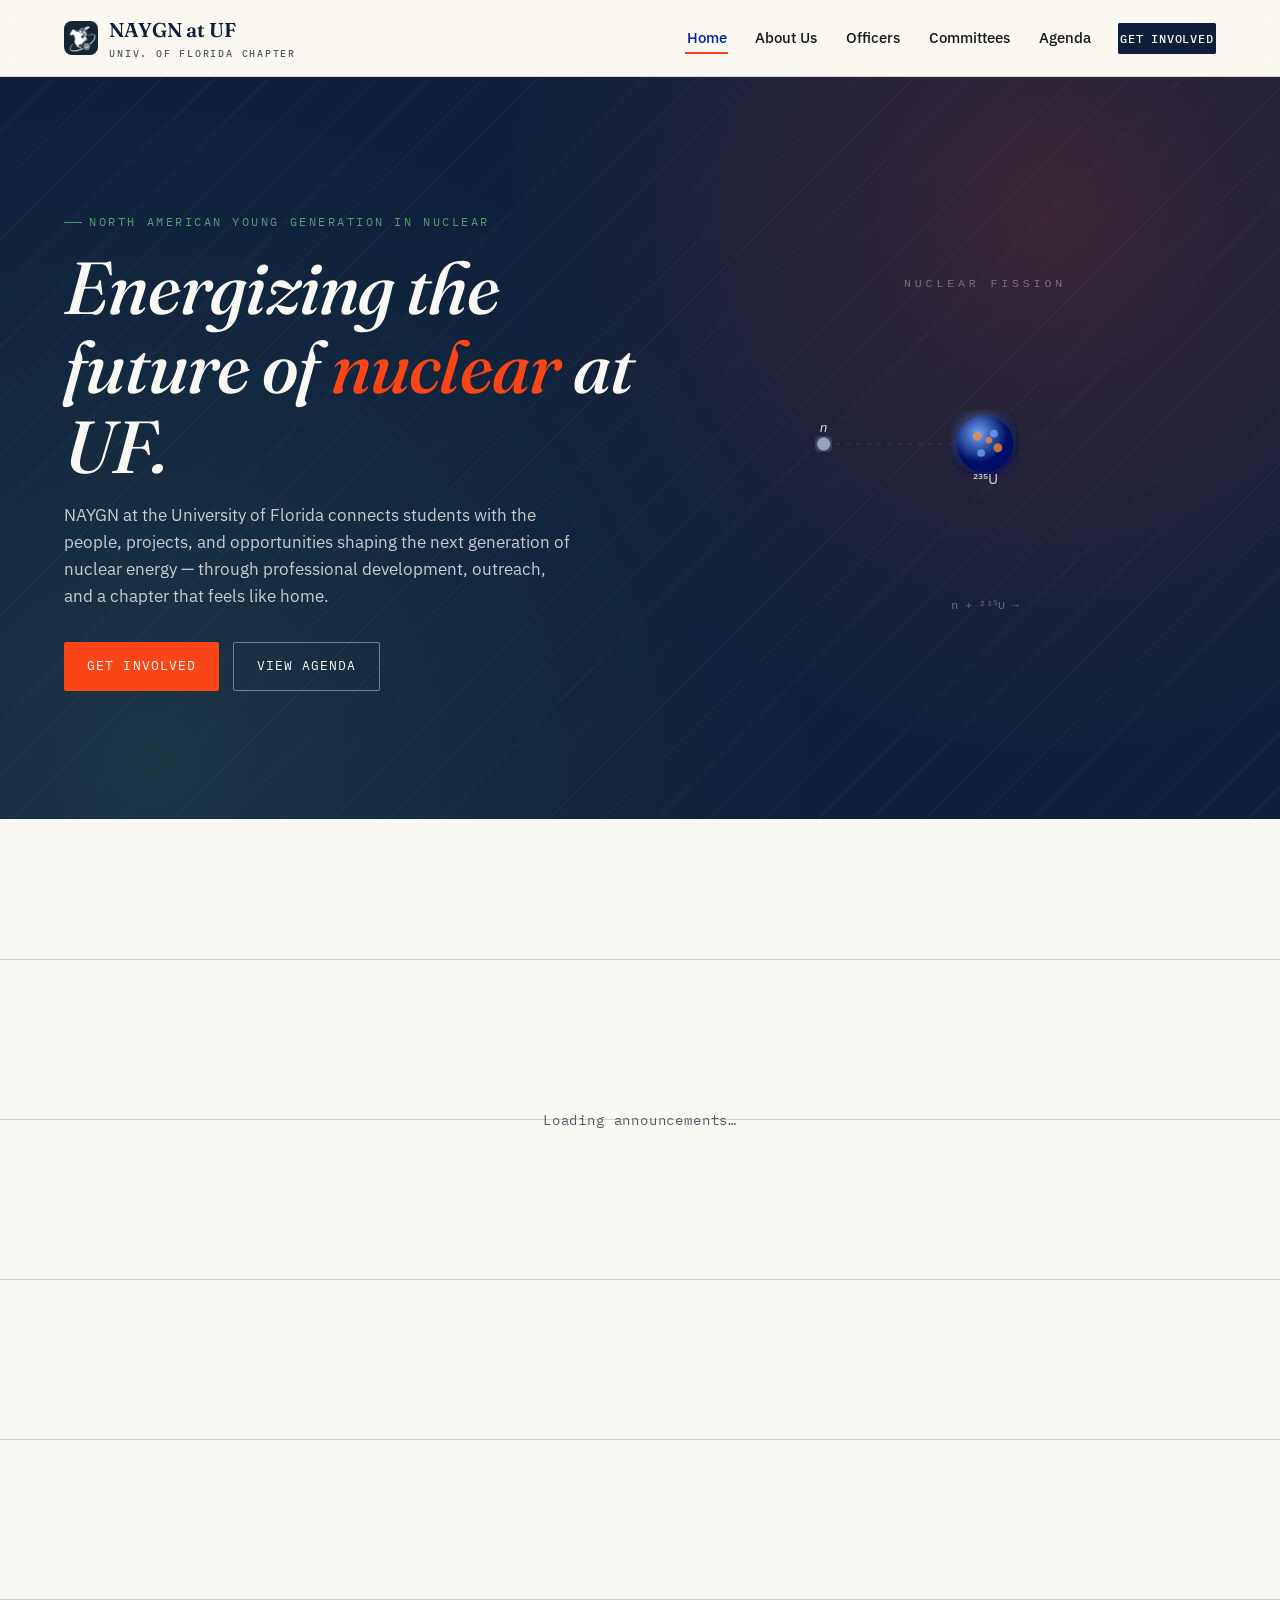
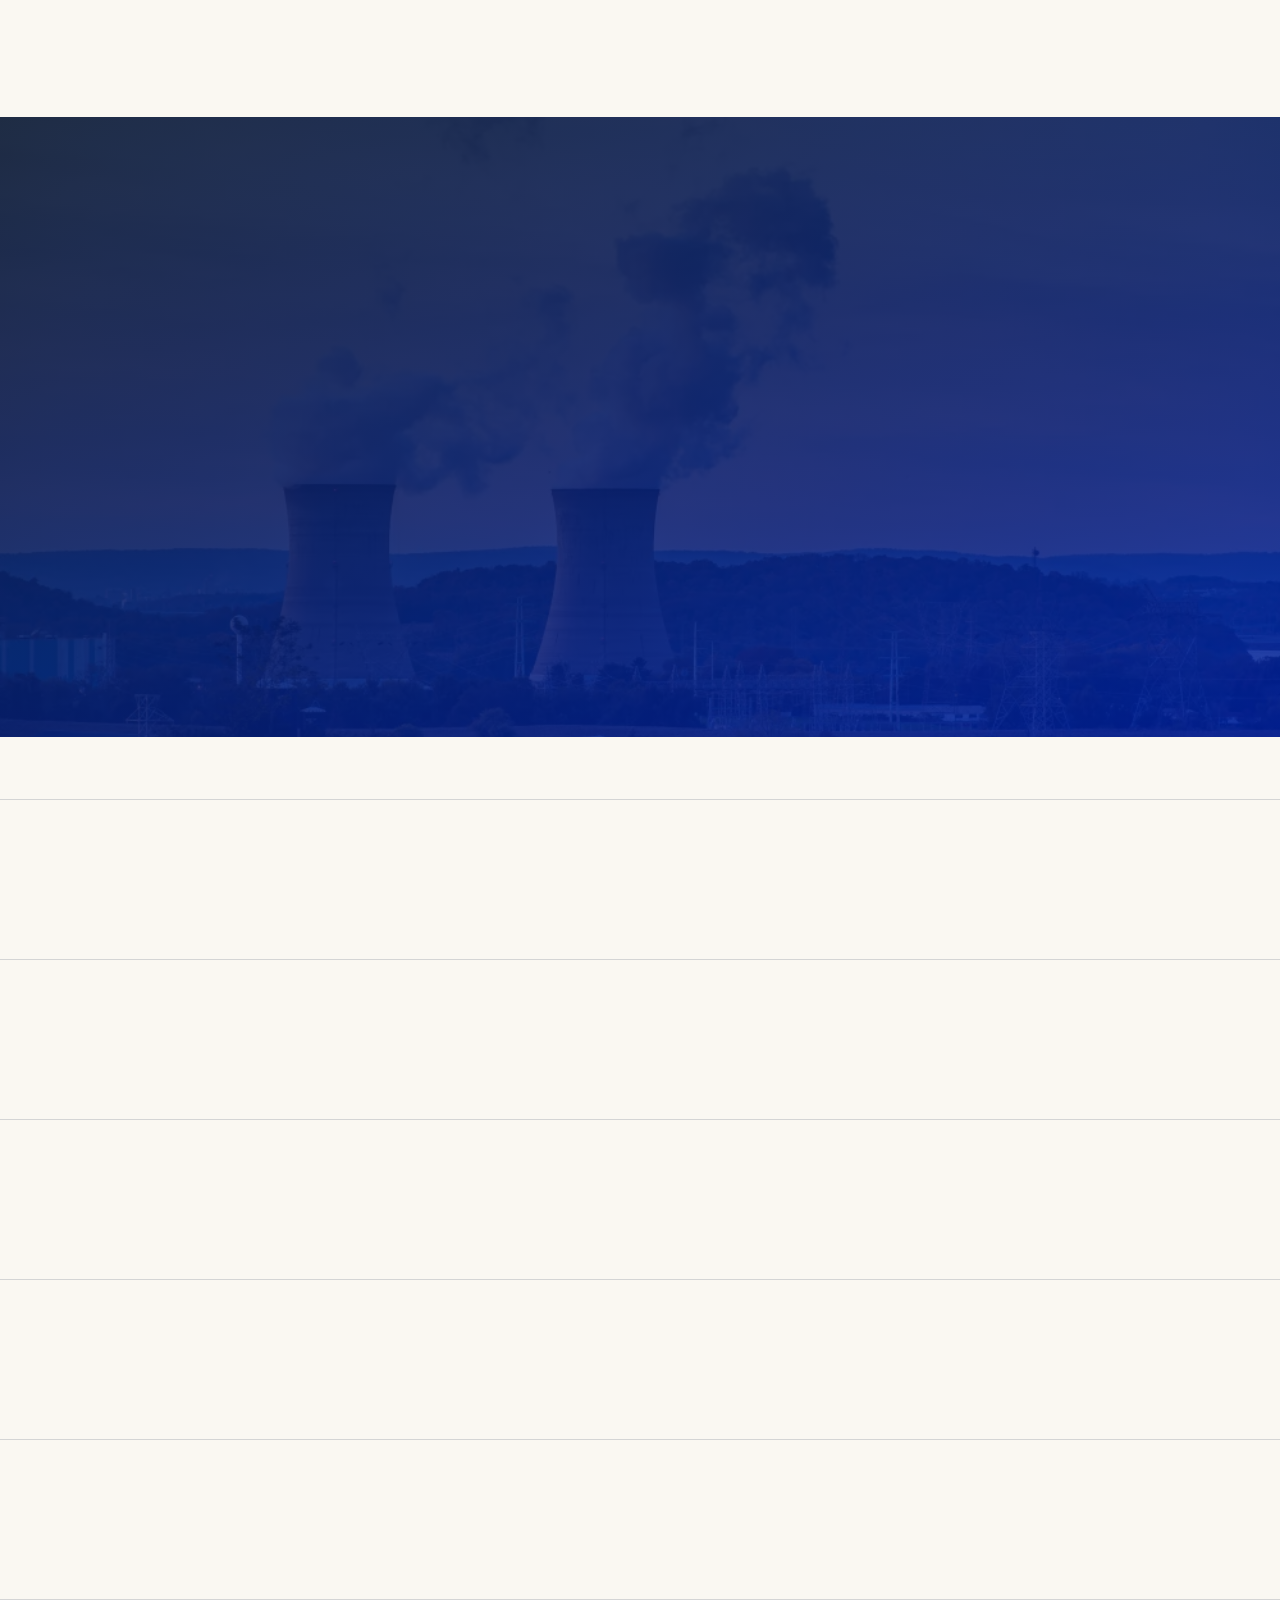
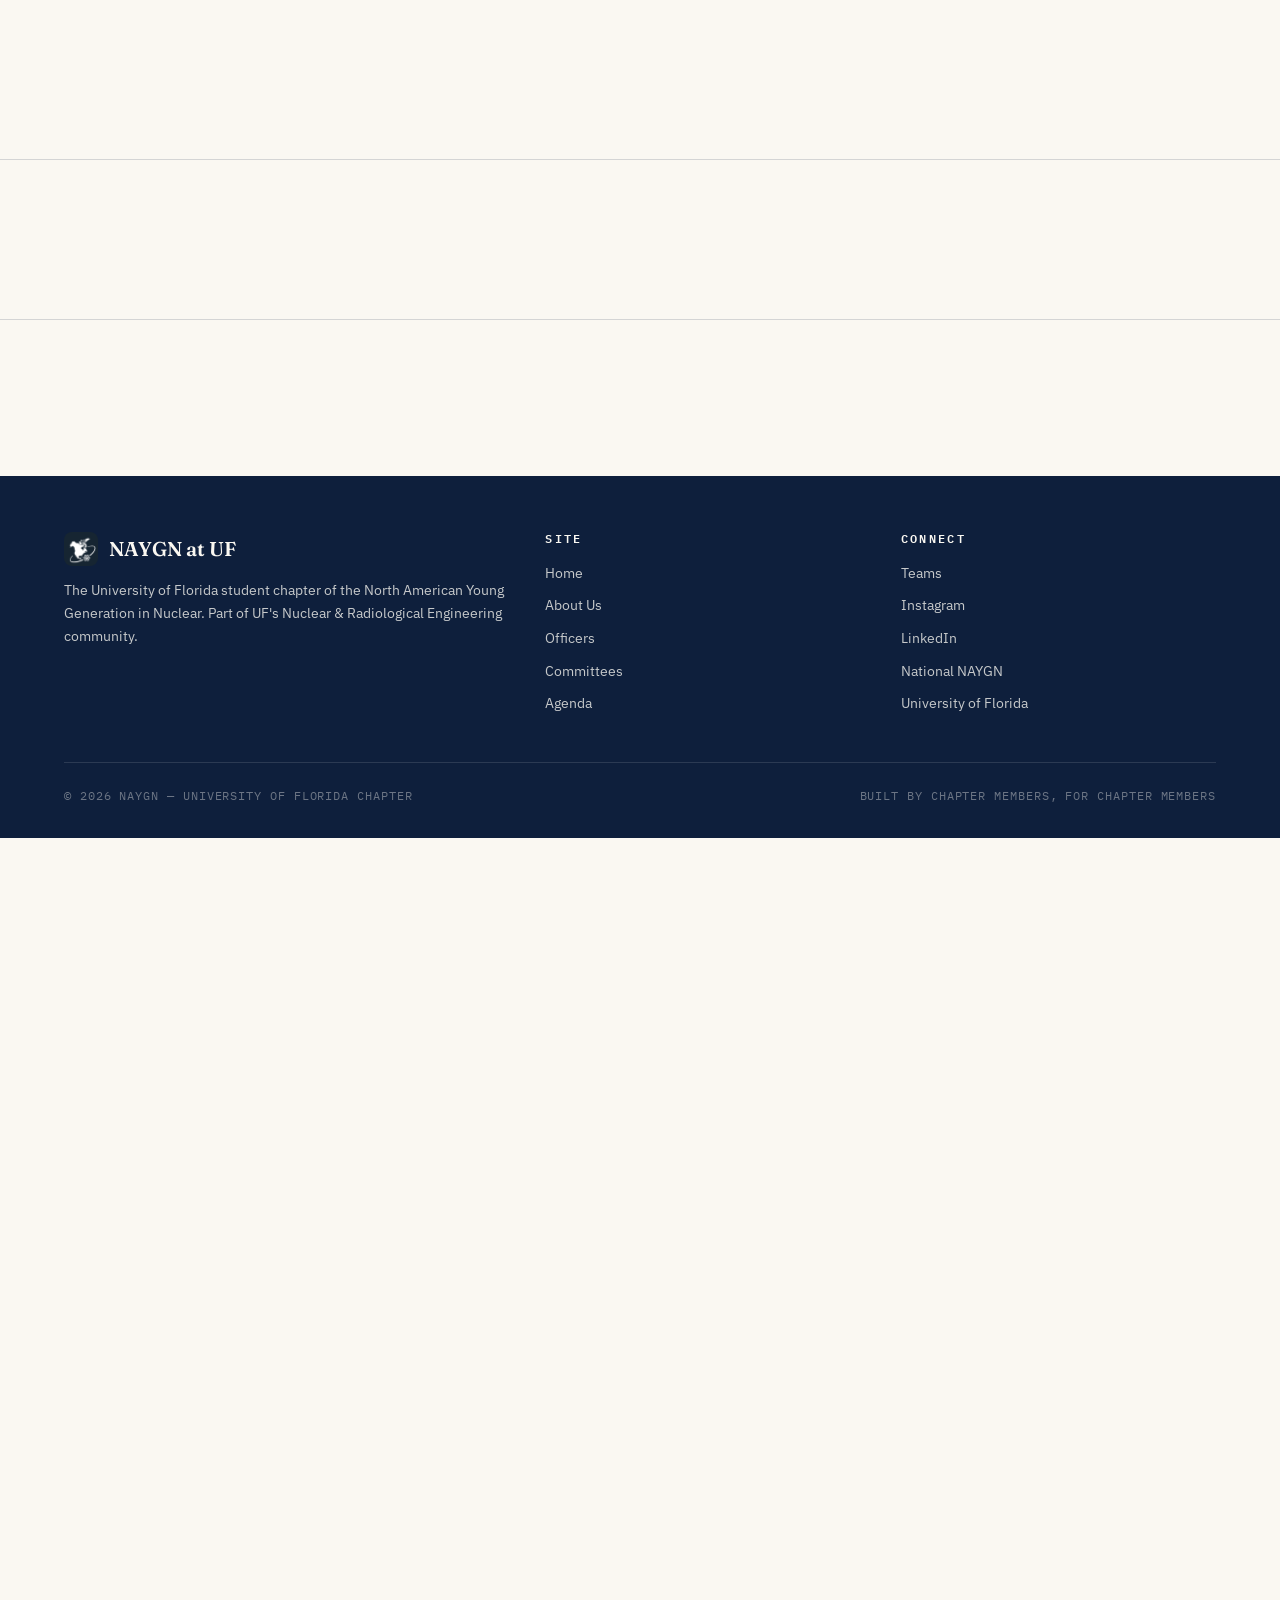
==== commit cb509991: "Adopt official NAYGN branding for logos and favicon Replace the custom inline-SVG atom mark used in " ====
--- a/index.html
+++ b/index.html
@@ -4,6 +4,7 @@
   <meta charset="UTF-8" />
   <meta http-equiv="refresh" content="0; url=home.html" />
   <title>NAYGN at UF</title>
+  <link rel="icon" type="image/png" href="assets/img/favicon.png" />
 </head>
 <body>
   <a href="home.html">Click here if you are not redirected.</a>
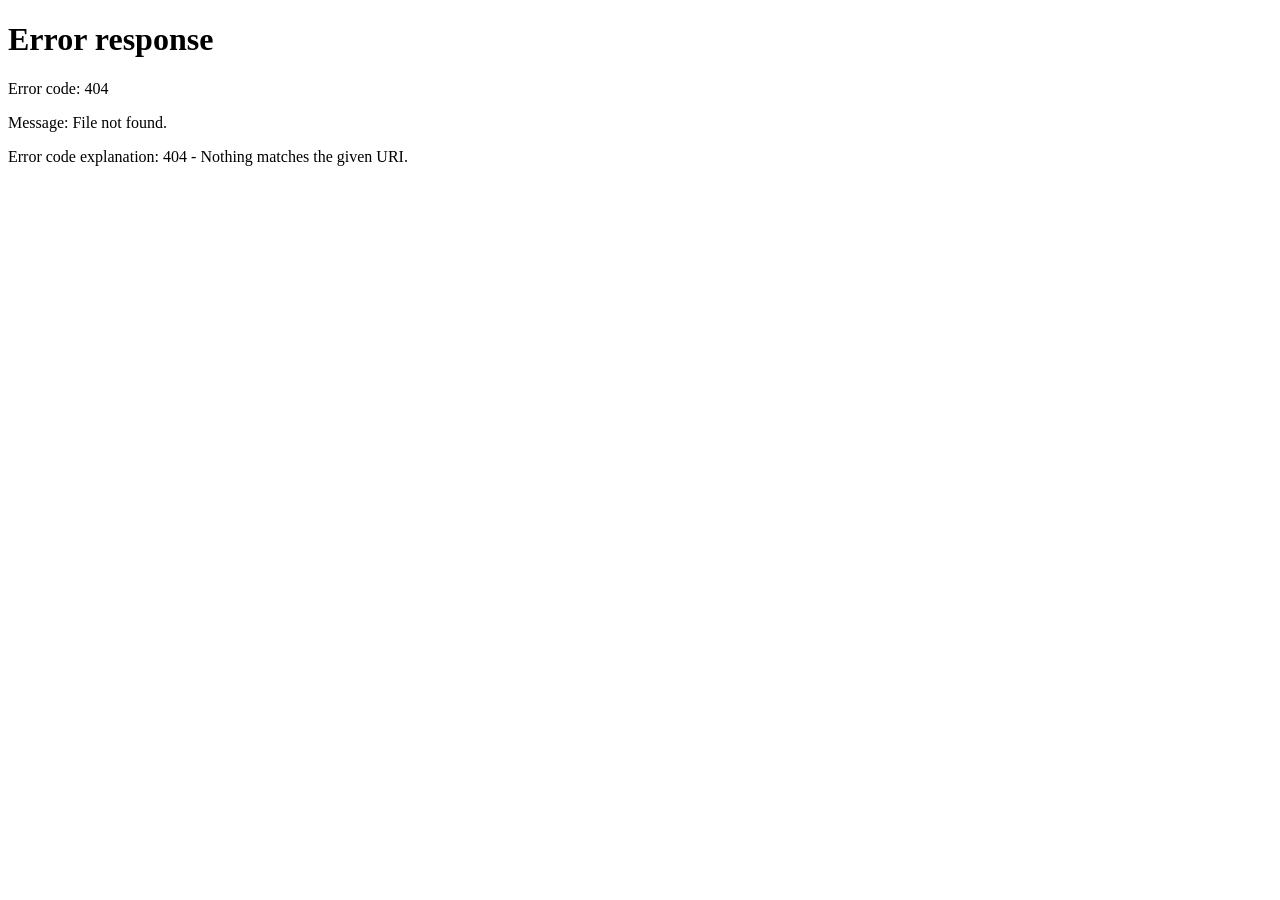
==== commit 8f3f1bd8: "Use extensionless internal URLs (e.g. /home instead of /home.html) Drop the .html extension from all" ====
--- a/index.html
+++ b/index.html
@@ -2,11 +2,11 @@
 <html lang="en">
 <head>
   <meta charset="UTF-8" />
-  <meta http-equiv="refresh" content="0; url=home.html" />
+  <meta http-equiv="refresh" content="0; url=home" />
   <title>NAYGN at UF</title>
   <link rel="icon" type="image/png" href="assets/img/favicon.png" />
 </head>
 <body>
-  <a href="home.html">Click here if you are not redirected.</a>
+  <a href="home">Click here if you are not redirected.</a>
 </body>
 </html>
